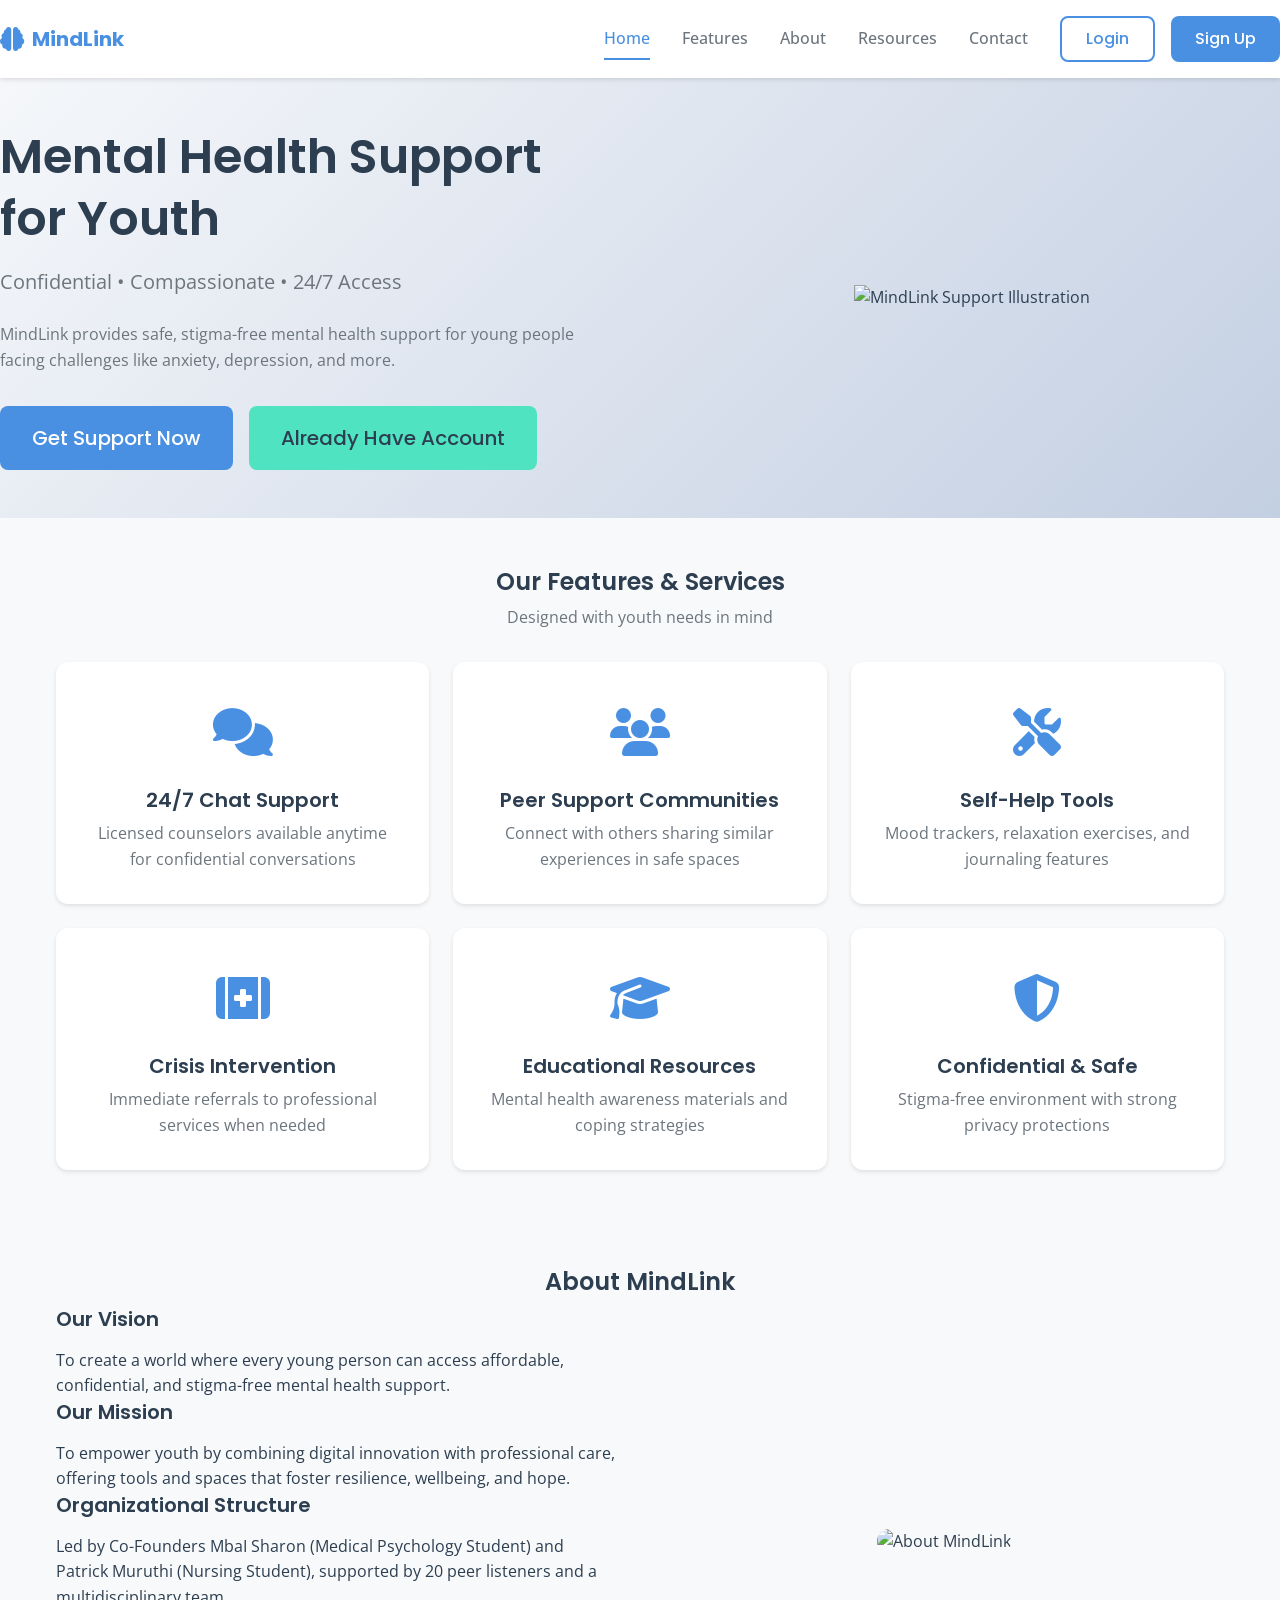
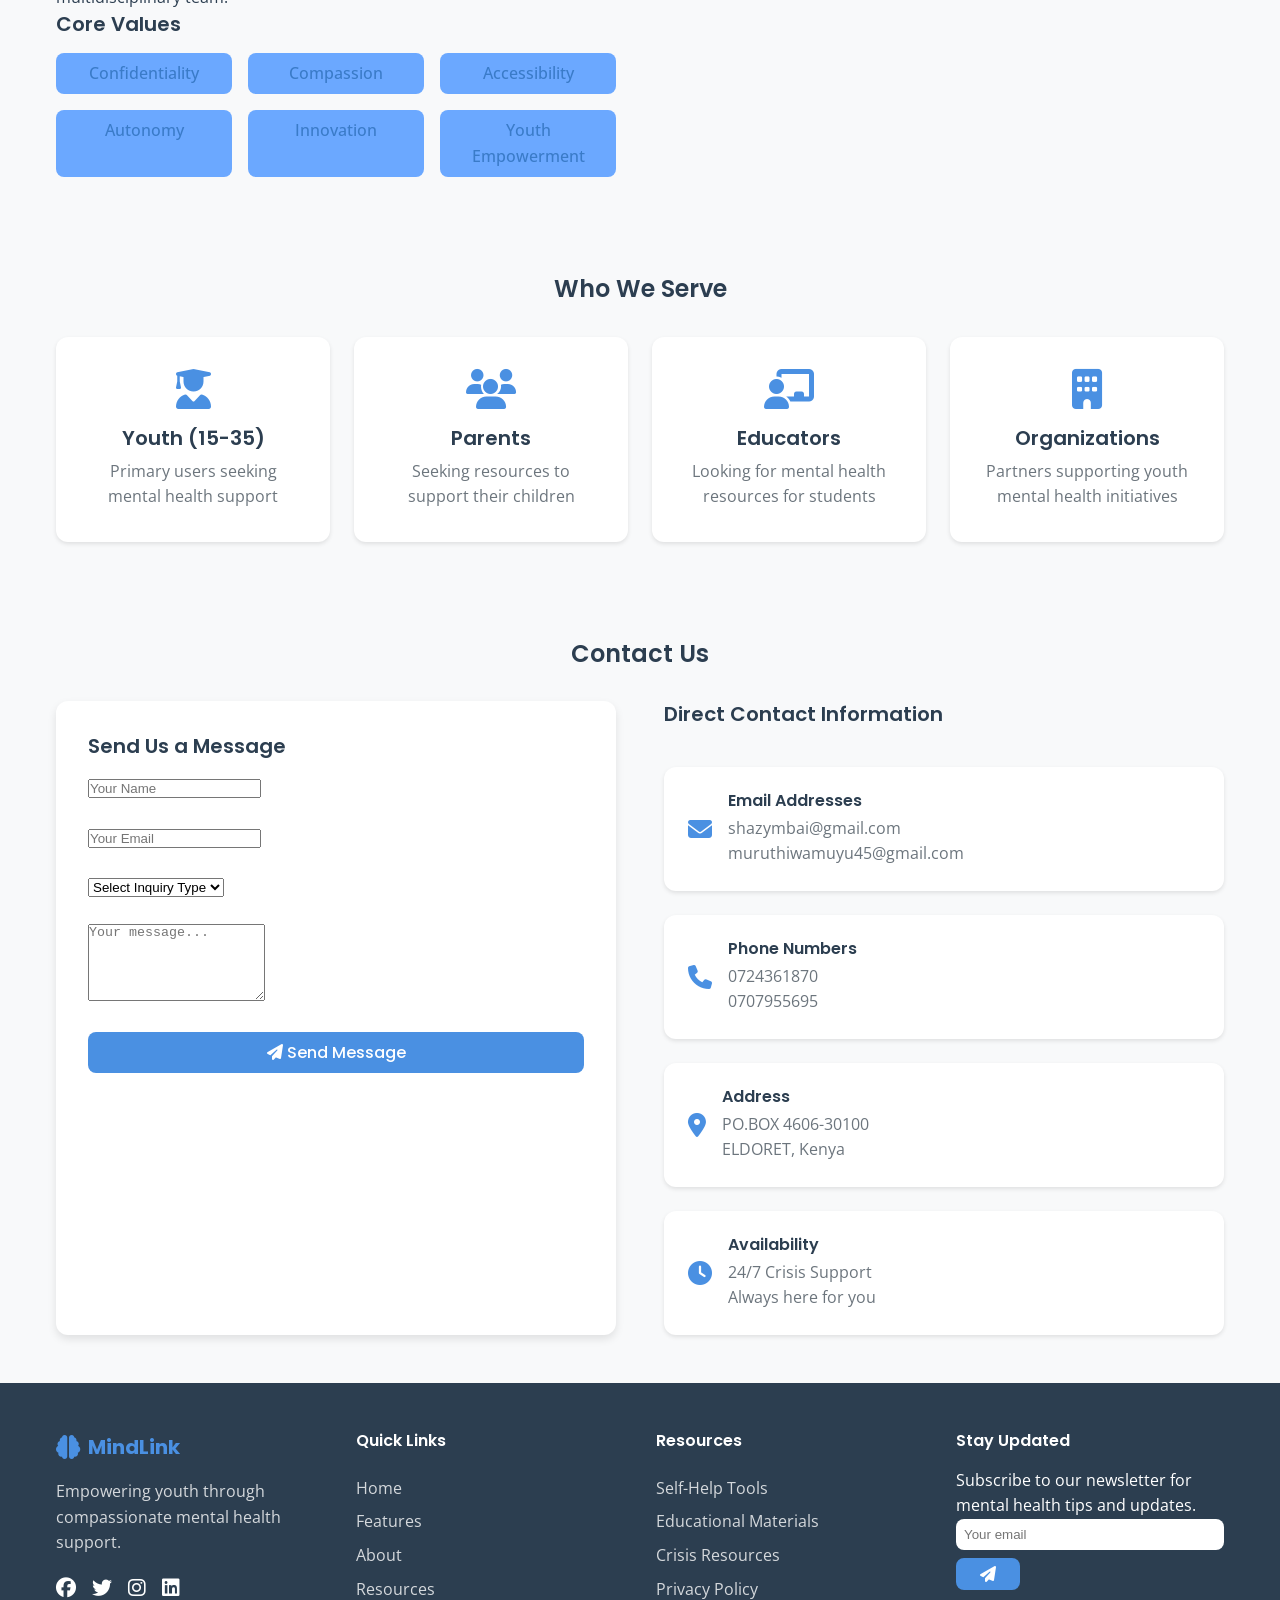
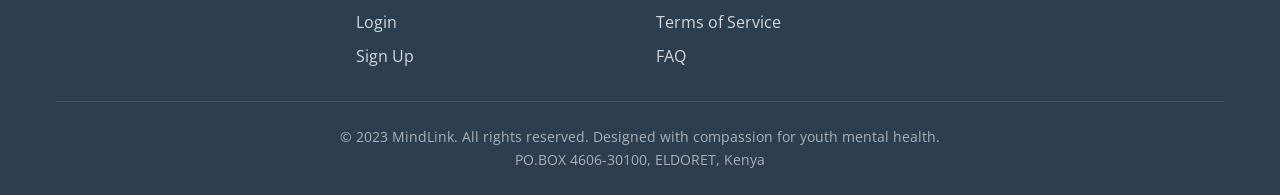
==== index.html @ 37f5befc "shell" ====
<!-- index.html -->
<!DOCTYPE html>
<html lang="en">
<head>
    <meta charset="UTF-8">
    <meta name="viewport" content="width=device-width, initial-scale=1.0">
    <title>MindLink - Mental Health Support for Youth</title>
    <link rel="stylesheet" href="css/main.css">
    <link rel="stylesheet" href="https://cdnjs.cloudflare.com/ajax/libs/font-awesome/6.4.0/css/all.min.css">
    <link rel="preconnect" href="https://fonts.googleapis.com">
    <link rel="preconnect" href="https://fonts.gstatic.com" crossorigin>
    <link href="https://fonts.googleapis.com/css2?family=Poppins:wght@300;400;500;600;700&family=Open+Sans:wght@400;500;600&display=swap" rel="stylesheet">
</head>
<body>
    <!-- Navigation -->
    <nav class="navbar">
        <div class="nav-container">
            <a href="index.html" class="logo">
                <i class="fas fa-brain"></i>
                <span>MindLink</span>
            </a>
            <div class="nav-menu" id="navMenu">
                <a href="index.html" class="nav-link active">Home</a>
                <a href="#features" class="nav-link">Features</a>
                <a href="#about" class="nav-link">About</a>
                <a href="#resources" class="nav-link">Resources</a>
                <a href="#contact" class="nav-link">Contact</a>
                <div class="auth-buttons">
                    <a href="login.html" class="btn btn-outline">Login</a>
                    <a href="signup.html" class="btn btn-primary">Sign Up</a>
                </div>
            </div>
            <button class="menu-toggle" id="menuToggle">
                <i class="fas fa-bars"></i>
            </button>
        </div>
    </nav>

    <!-- Hero Section -->
    <section class="hero">
        <div class="hero-container">
            <div class="hero-content">
                <h1 class="hero-title">Mental Health Support for Youth</h1>
                <p class="hero-subtitle">Confidential • Compassionate • 24/7 Access</p>
                <p class="hero-description">MindLink provides safe, stigma-free mental health support for young people facing challenges like anxiety, depression, and more.</p>
                <div class="hero-buttons">
                    <a href="signup.html" class="btn btn-primary btn-lg">Get Support Now</a>
                    <a href="login.html" class="btn btn-secondary btn-lg">Already Have Account</a>
                </div>
            </div>
            <div class="hero-image">
                <img src="assets/hero-illustration.svg" alt="MindLink Support Illustration">
            </div>
        </div>
    </section>

    <!-- Features Section -->
    <section class="features" id="features">
        <div class="container">
            <h2 class="section-title">Our Features & Services</h2>
            <p class="section-subtitle">Designed with youth needs in mind</p>
            
            <div class="features-grid">
                <div class="feature-card">
                    <div class="feature-icon">
                        <i class="fas fa-comments"></i>
                    </div>
                    <h3>24/7 Chat Support</h3>
                    <p>Licensed counselors available anytime for confidential conversations</p>
                </div>
                
                <div class="feature-card">
                    <div class="feature-icon">
                        <i class="fas fa-users"></i>
                    </div>
                    <h3>Peer Support Communities</h3>
                    <p>Connect with others sharing similar experiences in safe spaces</p>
                </div>
                
                <div class="feature-card">
                    <div class="feature-icon">
                        <i class="fas fa-tools"></i>
                    </div>
                    <h3>Self-Help Tools</h3>
                    <p>Mood trackers, relaxation exercises, and journaling features</p>
                </div>
                
                <div class="feature-card">
                    <div class="feature-icon">
                        <i class="fas fa-first-aid"></i>
                    </div>
                    <h3>Crisis Intervention</h3>
                    <p>Immediate referrals to professional services when needed</p>
                </div>
                
                <div class="feature-card">
                    <div class="feature-icon">
                        <i class="fas fa-graduation-cap"></i>
                    </div>
                    <h3>Educational Resources</h3>
                    <p>Mental health awareness materials and coping strategies</p>
                </div>
                
                <div class="feature-card">
                    <div class="feature-icon">
                        <i class="fas fa-shield-alt"></i>
                    </div>
                    <h3>Confidential & Safe</h3>
                    <p>Stigma-free environment with strong privacy protections</p>
                </div>
            </div>
        </div>
    </section>

    <!-- About Section -->
    <section class="about" id="about">
        <div class="container">
            <h2 class="section-title">About MindLink</h2>
            <div class="about-content">
                <div class="about-text">
                    <h3>Our Vision</h3>
                    <p>To create a world where every young person can access affordable, confidential, and stigma-free mental health support.</p>
                    
                    <h3>Our Mission</h3>
                    <p>To empower youth by combining digital innovation with professional care, offering tools and spaces that foster resilience, wellbeing, and hope.</p>
                    
                    <h3>Organizational Structure</h3>
                    <p>Led by Co-Founders MbaI Sharon (Medical Psychology Student) and Patrick Muruthi (Nursing Student), supported by 20 peer listeners and a multidisciplinary team.</p>
                    
                    <h3>Core Values</h3>
                    <div class="values-grid">
                        <span class="value-tag">Confidentiality</span>
                        <span class="value-tag">Compassion</span>
                        <span class="value-tag">Accessibility</span>
                        <span class="value-tag">Autonomy</span>
                        <span class="value-tag">Innovation</span>
                        <span class="value-tag">Youth Empowerment</span>
                    </div>
                </div>
                <div class="about-image">
                    <img src="assets/about-illustration.svg" alt="About MindLink">
                </div>
            </div>
        </div>
    </section>

    <!-- Target Users -->
    <section class="users">
        <div class="container">
            <h2 class="section-title">Who We Serve</h2>
            <div class="users-grid">
                <div class="user-card">
                    <i class="fas fa-user-graduate"></i>
                    <h3>Youth (15-35)</h3>
                    <p>Primary users seeking mental health support</p>
                </div>
                <div class="user-card">
                    <i class="fas fa-users"></i>
                    <h3>Parents</h3>
                    <p>Seeking resources to support their children</p>
                </div>
                <div class="user-card">
                    <i class="fas fa-chalkboard-teacher"></i>
                    <h3>Educators</h3>
                    <p>Looking for mental health resources for students</p>
                </div>
                <div class="user-card">
                    <i class="fas fa-building"></i>
                    <h3>Organizations</h3>
                    <p>Partners supporting youth mental health initiatives</p>
                </div>
            </div>
        </div>
    </section>

    <!-- Contact Section -->
    <section class="contact" id="contact">
        <div class="container">
            <h2 class="section-title">Contact Us</h2>
            
            <div class="contact-container">
                <div class="contact-form">
                    <h3>Send Us a Message</h3>
                    <form id="contactForm">
                        <div class="form-group">
                            <input type="text" id="contactName" placeholder="Your Name" required>
                        </div>
                        <div class="form-group">
                            <input type="email" id="contactEmail" placeholder="Your Email" required>
                        </div>
                        <div class="form-group">
                            <select id="contactType" required>
                                <option value="">Select Inquiry Type</option>
                                <option value="general">General Inquiry</option>
                                <option value="partnership">Partnership</option>
                                <option value="support">Technical Support</option>
                                <option value="crisis">Crisis Support</option>
                                <option value="feedback">Feedback</option>
                            </select>
                        </div>
                        <div class="form-group">
                            <textarea id="contactMessage" placeholder="Your message..." rows="5" required></textarea>
                        </div>
                        <button type="submit" class="btn btn-primary btn-block">
                            <i class="fas fa-paper-plane"></i> Send Message
                        </button>
                    </form>
                </div>
                
                <div class="contact-info">
                    <h3>Direct Contact Information</h3>
                    <div class="info-card">
                        <i class="fas fa-envelope"></i>
                        <div>
                            <h4>Email Addresses</h4>
                            <p>shazymbai@gmail.com</p>
                            <p>muruthiwamuyu45@gmail.com</p>
                        </div>
                    </div>
                    
                    <div class="info-card">
                        <i class="fas fa-phone"></i>
                        <div>
                            <h4>Phone Numbers</h4>
                            <p>0724361870</p>
                            <p>0707955695</p>
                        </div>
                    </div>
                    
                    <div class="info-card">
                        <i class="fas fa-map-marker-alt"></i>
                        <div>
                            <h4>Address</h4>
                            <p>PO.BOX 4606-30100</p>
                            <p>ELDORET, Kenya</p>
                        </div>
                    </div>
                    
                    <div class="info-card">
                        <i class="fas fa-clock"></i>
                        <div>
                            <h4>Availability</h4>
                            <p>24/7 Crisis Support</p>
                            <p>Always here for you</p>
                        </div>
                    </div>
                </div>
            </div>
        </div>
    </section>

    <!-- Footer -->
    <footer class="footer">
        <div class="container">
            <div class="footer-content">
                <div class="footer-brand">
                    <a href="index.html" class="logo">
                        <i class="fas fa-brain"></i>
                        <span>MindLink</span>
                    </a>
                    <p>Empowering youth through compassionate mental health support.</p>
                    <div class="social-links">
                        <a href="#"><i class="fab fa-facebook"></i></a>
                        <a href="#"><i class="fab fa-twitter"></i></a>
                        <a href="#"><i class="fab fa-instagram"></i></a>
                        <a href="#"><i class="fab fa-linkedin"></i></a>
                    </div>
                </div>
                
                <div class="footer-links">
                    <h4>Quick Links</h4>
                    <a href="index.html">Home</a>
                    <a href="#features">Features</a>
                    <a href="#about">About</a>
                    <a href="#resources">Resources</a>
                    <a href="login.html">Login</a>
                    <a href="signup.html">Sign Up</a>
                </div>
                
                <div class="footer-links">
                    <h4>Resources</h4>
                    <a href="#">Self-Help Tools</a>
                    <a href="#">Educational Materials</a>
                    <a href="#">Crisis Resources</a>
                    <a href="#">Privacy Policy</a>
                    <a href="#">Terms of Service</a>
                    <a href="#">FAQ</a>
                </div>
                
                <div class="footer-newsletter">
                    <h4>Stay Updated</h4>
                    <p>Subscribe to our newsletter for mental health tips and updates.</p>
                    <form id="newsletterForm">
                        <input type="email" placeholder="Your email" required>
                        <button type="submit" class="btn btn-primary">
                            <i class="fas fa-paper-plane"></i>
                        </button>
                    </form>
                </div>
            </div>
            
            <div class="footer-bottom">
                <p>&copy; 2023 MindLink. All rights reserved. Designed with compassion for youth mental health.</p>
                <p>PO.BOX 4606-30100, ELDORET, Kenya</p>
            </div>
        </div>
    </footer>

    <script src="js/main.js"></script>
    <script src="js/auth.js"></script>
</body>
</html>
---- css/main.css ----
/* css/main.css */
:root {
    /* Color Scheme */
    --primary: #4A90E2;
    --primary-dark: #3A7BC8;
    --primary-light: #6BA8FF;
    --secondary: #50E3C2;
    --secondary-dark: #3BC6A6;
    --accent: #F5A623;
    --emergency: #D0021B;
    --emergency-dark: #B00015;
    --safe: #7ED321;
    --warning: #F8E71C;
    
    /* Neutrals */
    --background: #F8F9FA;
    --surface: #FFFFFF;
    --border: #E1E4E8;
    --text-primary: #2C3E50;
    --text-secondary: #6C757D;
    --text-muted: #95A5A6;
    
    /* Status Colors */
    --success: #27AE60;
    --error: #E74C3C;
    --info: #3498DB;
    --warning: #F39C12;
    
    /* Spacing */
    --spacing-xs: 0.25rem;
    --spacing-sm: 0.5rem;
    --spacing-md: 1rem;
    --spacing-lg: 1.5rem;
    --spacing-xl: 2rem;
    --spacing-xxl: 3rem;
    
    /* Typography */
    --font-primary: 'Poppins', sans-serif;
    --font-secondary: 'Open Sans', sans-serif;
    --font-size-xs: 0.75rem;
    --font-size-sm: 0.875rem;
    --font-size-md: 1rem;
    --font-size-lg: 1.25rem;
    --font-size-xl: 1.5rem;
    --font-size-xxl: 2rem;
    
    /* Borders */
    --border-radius-sm: 4px;
    --border-radius-md: 8px;
    --border-radius-lg: 12px;
    --border-radius-xl: 16px;
    --border-radius-round: 50%;
    
    /* Shadows */
    --shadow-sm: 0 2px 4px rgba(0,0,0,0.1);
    --shadow-md: 0 4px 8px rgba(0,0,0,0.1);
    --shadow-lg: 0 8px 16px rgba(0,0,0,0.1);
    --shadow-xl: 0 12px 24px rgba(0,0,0,0.1);
    
    /* Transitions */
    --transition-fast: 0.2s ease;
    --transition-medium: 0.3s ease;
    --transition-slow: 0.5s ease;
}

/* Reset & Base Styles */
* {
    margin: 0;
    padding: 0;
    box-sizing: border-box;
}

body {
    font-family: var(--font-secondary);
    font-size: var(--font-size-md);
    line-height: 1.6;
    color: var(--text-primary);
    background-color: var(--background);
}

h1, h2, h3, h4, h5, h6 {
    font-family: var(--font-primary);
    font-weight: 600;
    line-height: 1.3;
    margin-bottom: var(--spacing-md);
}

h1 { font-size: var(--font-size-xxl); }
h2 { font-size: var(--font-size-xl); }
h3 { font-size: var(--font-size-lg); }
h4 { font-size: var(--font-size-md); }

a {
    color: var(--primary);
    text-decoration: none;
    transition: color var(--transition-fast);
}

a:hover {
    color: var(--primary-dark);
}

.container {
    width: 100%;
    max-width: 1200px;
    margin: 0 auto;
    padding: 0 var(--spacing-md);
}

section {
    padding: var(--spacing-xxl) 0;
}

.section-title {
    text-align: center;
    margin-bottom: var(--spacing-sm);
    color: var(--text-primary);
}

.section-subtitle {
    text-align: center;
    color: var(--text-secondary);
    margin-bottom: var(--spacing-xl);
    max-width: 600px;
    margin-left: auto;
    margin-right: auto;
}

/* Button Styles */
.btn {
    display: inline-flex;
    align-items: center;
    justify-content: center;
    gap: var(--spacing-sm);
    padding: var(--spacing-sm) var(--spacing-lg);
    border: none;
    border-radius: var(--border-radius-md);
    font-family: var(--font-primary);
    font-weight: 500;
    font-size: var(--font-size-md);
    cursor: pointer;
    transition: all var(--transition-fast);
    text-decoration: none;
    white-space: nowrap;
}

.btn-primary {
    background-color: var(--primary);
    color: white;
}

.btn-primary:hover {
    background-color: var(--primary-dark);
    color: white;
    transform: translateY(-1px);
    box-shadow: var(--shadow-md);
}

.btn-secondary {
    background-color: var(--secondary);
    color: var(--text-primary);
}

.btn-secondary:hover {
    background-color: var(--secondary-dark);
    transform: translateY(-1px);
    box-shadow: var(--shadow-md);
}

.btn-outline {
    background-color: transparent;
    border: 2px solid var(--primary);
    color: var(--primary);
}

.btn-outline:hover {
    background-color: var(--primary);
    color: white;
}

.btn-emergency {
    background-color: var(--emergency);
    color: white;
}

.btn-emergency:hover {
    background-color: var(--emergency-dark);
    color: white;
}

.btn-lg {
    padding: var(--spacing-md) var(--spacing-xl);
    font-size: var(--font-size-lg);
}

.btn-block {
    display: block;
    width: 100%;
}

.btn-text {
    background: none;
    border: none;
    color: var(--primary);
    cursor: pointer;
    font-family: inherit;
    font-size: inherit;
}

.btn-text:hover {
    color: var(--primary-dark);
    text-decoration: underline;
}

/* Form Styles */
.form-group {
    margin-bottom: var(--spacing-lg);
}

.form-group label {
    display: block;
    margin-bottom: var(--spacing-sm);
    font-weight: 500;
    color: var(--text-primary);
}

.input-with-icon {
    position: relative;
}

.input-with-icon i {
    position: absolute;
    left: var(--spacing-md);
    top: 50%;
    transform: translateY(-50%);
    color: var(--text-muted);
}

.input-with-icon input,
.input-with-icon select,
.input-with-icon textarea {
    width: 100%;
    padding: var(--spacing-md) var(--spacing-md) var(--spacing-md) calc(var(--spacing-md) * 2 + 1rem);
    border: 1px solid var(--border);
    border-radius: var(--border-radius-md);
    font-family: var(--font-secondary);
    font-size: var(--font-size-md);
    transition: border-color var(--transition-fast);
}

.input-with-icon input:focus,
.input-with-icon select:focus,
.input-with-icon textarea:focus {
    outline: none;
    border-color: var(--primary);
    box-shadow: 0 0 0 3px rgba(74, 144, 226, 0.1);
}

.toggle-password {
    position: absolute;
    right: var(--spacing-md);
    top: 50%;
    transform: translateY(-50%);
    background: none;
    border: none;
    color: var(--text-muted);
    cursor: pointer;
}

.checkbox {
    display: flex;
    align-items: center;
    gap: var(--spacing-sm);
    cursor: pointer;
}

.checkbox input[type="checkbox"] {
    width: 18px;
    height: 18px;
    accent-color: var(--primary);
}

/* Navigation */
.navbar {
    background-color: var(--surface);
    box-shadow: var(--shadow-sm);
    position: sticky;
    top: 0;
    z-index: 1000;
}

.nav-container {
    display: flex;
    justify-content: space-between;
    align-items: center;
    padding: var(--spacing-md) 0;
}

.logo {
    display: flex;
    align-items: center;
    gap: var(--spacing-sm);
    font-family: var(--font-primary);
    font-weight: 700;
    font-size: var(--font-size-lg);
    color: var(--primary);
}

.logo i {
    font-size: var(--font-size-xl);
}

.nav-menu {
    display: flex;
    align-items: center;
    gap: var(--spacing-xl);
}

.nav-link {
    color: var(--text-secondary);
    font-weight: 500;
    padding: var(--spacing-sm) 0;
    position: relative;
}

.nav-link:hover,
.nav-link.active {
    color: var(--primary);
}

.nav-link.active::after {
    content: '';
    position: absolute;
    bottom: 0;
    left: 0;
    width: 100%;
    height: 2px;
    background-color: var(--primary);
}

.auth-buttons {
    display: flex;
    gap: var(--spacing-md);
}

.menu-toggle {
    display: none;
    background: none;
    border: none;
    font-size: var(--font-size-lg);
    color: var(--text-primary);
    cursor: pointer;
}

/* Hero Section */
.hero {
    background: linear-gradient(135deg, #f5f7fa 0%, #c3cfe2 100%);
    padding: var(--spacing-xxl) 0;
}

.hero-container {
    display: flex;
    align-items: center;
    gap: var(--spacing-xxl);
}

.hero-content {
    flex: 1;
}

.hero-title {
    font-size: 3rem;
    margin-bottom: var(--spacing-md);
    color: var(--text-primary);
}

.hero-subtitle {
    font-size: var(--font-size-lg);
    color: var(--text-secondary);
    margin-bottom: var(--spacing-lg);
}

.hero-description {
    font-size: var(--font-size-md);
    color: var(--text-secondary);
    margin-bottom: var(--spacing-xl);
    max-width: 600px;
}

.hero-buttons {
    display: flex;
    gap: var(--spacing-md);
    flex-wrap: wrap;
}

.hero-image {
    flex: 1;
    text-align: center;
}

.hero-image img {
    max-width: 100%;
    height: auto;
}

/* Features Section */
.features-grid {
    display: grid;
    grid-template-columns: repeat(auto-fit, minmax(300px, 1fr));
    gap: var(--spacing-lg);
    margin-top: var(--spacing-xl);
}

.feature-card {
    background-color: var(--surface);
    padding: var(--spacing-xl);
    border-radius: var(--border-radius-lg);
    box-shadow: var(--shadow-sm);
    transition: transform var(--transition-medium), box-shadow var(--transition-medium);
    text-align: center;
}

.feature-card:hover {
    transform: translateY(-5px);
    box-shadow: var(--shadow-lg);
}

.feature-icon {
    font-size: 3rem;
    color: var(--primary);
    margin-bottom: var(--spacing-md);
}

.feature-card h3 {
    margin-bottom: var(--spacing-sm);
}

.feature-card p {
    color: var(--text-secondary);
}

/* About Section */
.about-content {
    display: flex;
    gap: var(--spacing-xxl);
    align-items: center;
}

.about-text {
    flex: 1;
}

.about-image {
    flex: 1;
    text-align: center;
}

.about-image img {
    max-width: 100%;
    height: auto;
    border-radius: var(--border-radius-lg);
}

.values-grid {
    display: grid;
    grid-template-columns: repeat(auto-fit, minmax(150px, 1fr));
    gap: var(--spacing-md);
    margin-top: var(--spacing-md);
}

.value-tag {
    background-color: var(--primary-light);
    color: var(--primary-dark);
    padding: var(--spacing-sm) var(--spacing-md);
    border-radius: var(--border-radius-md);
    text-align: center;
    font-weight: 500;
}

/* Users Section */
.users-grid {
    display: grid;
    grid-template-columns: repeat(auto-fit, minmax(250px, 1fr));
    gap: var(--spacing-lg);
    margin-top: var(--spacing-xl);
}

.user-card {
    background-color: var(--surface);
    padding: var(--spacing-xl);
    border-radius: var(--border-radius-lg);
    text-align: center;
    box-shadow: var(--shadow-sm);
    transition: transform var(--transition-medium);
}

.user-card:hover {
    transform: translateY(-3px);
}

.user-card i {
    font-size: 2.5rem;
    color: var(--primary);
    margin-bottom: var(--spacing-md);
}

.user-card h3 {
    margin-bottom: var(--spacing-sm);
}

.user-card p {
    color: var(--text-secondary);
}

/* Contact Section */
.contact-container {
    display: grid;
    grid-template-columns: 1fr 1fr;
    gap: var(--spacing-xxl);
    margin-top: var(--spacing-xl);
}

.contact-form {
    background-color: var(--surface);
    padding: var(--spacing-xl);
    border-radius: var(--border-radius-lg);
    box-shadow: var(--shadow-md);
}

.contact-info {
    display: flex;
    flex-direction: column;
    gap: var(--spacing-lg);
}

.info-card {
    display: flex;
    align-items: center;
    gap: var(--spacing-md);
    padding: var(--spacing-lg);
    background-color: var(--surface);
    border-radius: var(--border-radius-lg);
    box-shadow: var(--shadow-sm);
}

.info-card i {
    font-size: 1.5rem;
    color: var(--primary);
}

.info-card h4 {
    margin-bottom: var(--spacing-xs);
}

.info-card p {
    color: var(--text-secondary);
}

/* Footer */
.footer {
    background-color: var(--text-primary);
    color: white;
    padding: var(--spacing-xxl) 0 var(--spacing-lg);
}

.footer-content {
    display: grid;
    grid-template-columns: repeat(auto-fit, minmax(200px, 1fr));
    gap: var(--spacing-xl);
    margin-bottom: var(--spacing-xl);
}

.footer-brand p {
    color: rgba(255, 255, 255, 0.8);
    margin: var(--spacing-md) 0;
}

.social-links {
    display: flex;
    gap: var(--spacing-md);
    margin-top: var(--spacing-md);
}

.social-links a {
    color: white;
    font-size: 1.25rem;
    transition: color var(--transition-fast);
}

.social-links a:hover {
    color: var(--primary-light);
}

.footer-links {
    display: flex;
    flex-direction: column;
    gap: var(--spacing-sm);
}

.footer-links h4 {
    color: white;
    margin-bottom: var(--spacing-md);
}

.footer-links a {
    color: rgba(255, 255, 255, 0.8);
}

.footer-links a:hover {
    color: white;
}

.footer-newsletter input {
    width: 100%;
    padding: var(--spacing-sm);
    border: none;
    border-radius: var(--border-radius-md);
    margin-bottom: var(--spacing-sm);
}

.footer-bottom {
    text-align: center;
    padding-top: var(--spacing-lg);
    border-top: 1px solid rgba(255, 255, 255, 0.1);
    color: rgba(255, 255, 255, 0.6);
    font-size: var(--font-size-sm);
}

/* Responsive Design */
@media (max-width: 768px) {
    .menu-toggle {
        display: block;
    }
    
    .nav-menu {
        position: fixed;
        top: 70px;
        left: 0;
        right: 0;
        background-color: var(--surface);
        flex-direction: column;
        padding: var(--spacing-lg);
        box-shadow: var(--shadow-lg);
        transform: translateY(-100%);
        opacity: 0;
        visibility: hidden;
        transition: all var(--transition-medium);
    }
    
    .nav-menu.active {
        transform: translateY(0);
        opacity: 1;
        visibility: visible;
    }
    
    .hero-container {
        flex-direction: column;
        text-align: center;
    }
    
    .hero-title {
        font-size: 2.5rem;
    }
    
    .hero-buttons {
        justify-content: center;
    }
    
    .about-content {
        flex-direction: column;
    }
    
    .contact-container {
        grid-template-columns: 1fr;
    }
    
    .features-grid,
    .users-grid {
        grid-template-columns: 1fr;
    }
    
    .footer-content {
        grid-template-columns: 1fr;
        text-align: center;
    }
    
    .social-links {
        justify-content: center;
    }
    
    .values-grid {
        grid-template-columns: repeat(2, 1fr);
    }
}

@media (min-width: 769px) and (max-width: 1024px) {
    .hero-title {
        font-size: 2.5rem;
    }
    
    .features-grid {
        grid-template-columns: repeat(2, 1fr);
    }
    
    .users-grid {
        grid-template-columns: repeat(2, 1fr);
    }
}

/* Accessibility */
@media (prefers-reduced-motion: reduce) {
    * {
        animation-duration: 0.01ms !important;
        animation-iteration-count: 1 !important;
        transition-duration: 0.01ms !important;
    }
}

.sr-only {
    position: absolute;
    width: 1px;
    height: 1px;
    padding: 0;
    margin: -1px;
    overflow: hidden;
    clip: rect(0, 0, 0, 0);
    white-space: nowrap;
    border: 0;
}

/* Focus Styles */
:focus-visible {
    outline: 2px solid var(--primary);
    outline-offset: 2px;
}

/* High Contrast Mode */
@media (prefers-contrast: high) {
    :root {
        --primary: #0047AB;
        --text-primary: #000000;
        --border: #000000;
    }
}

/* Dark Mode Support */
@media (prefers-color-scheme: dark) {
    :root {
        --background: #1a1a1a;
        --surface: #2d2d2d;
        --text-primary: #ffffff;
        --text-secondary: #cccccc;
        --border: #404040;
    }
    
    .feature-card,
    .user-card,
    .contact-form,
    .info-card {
        background-color: var(--surface);
    }
}
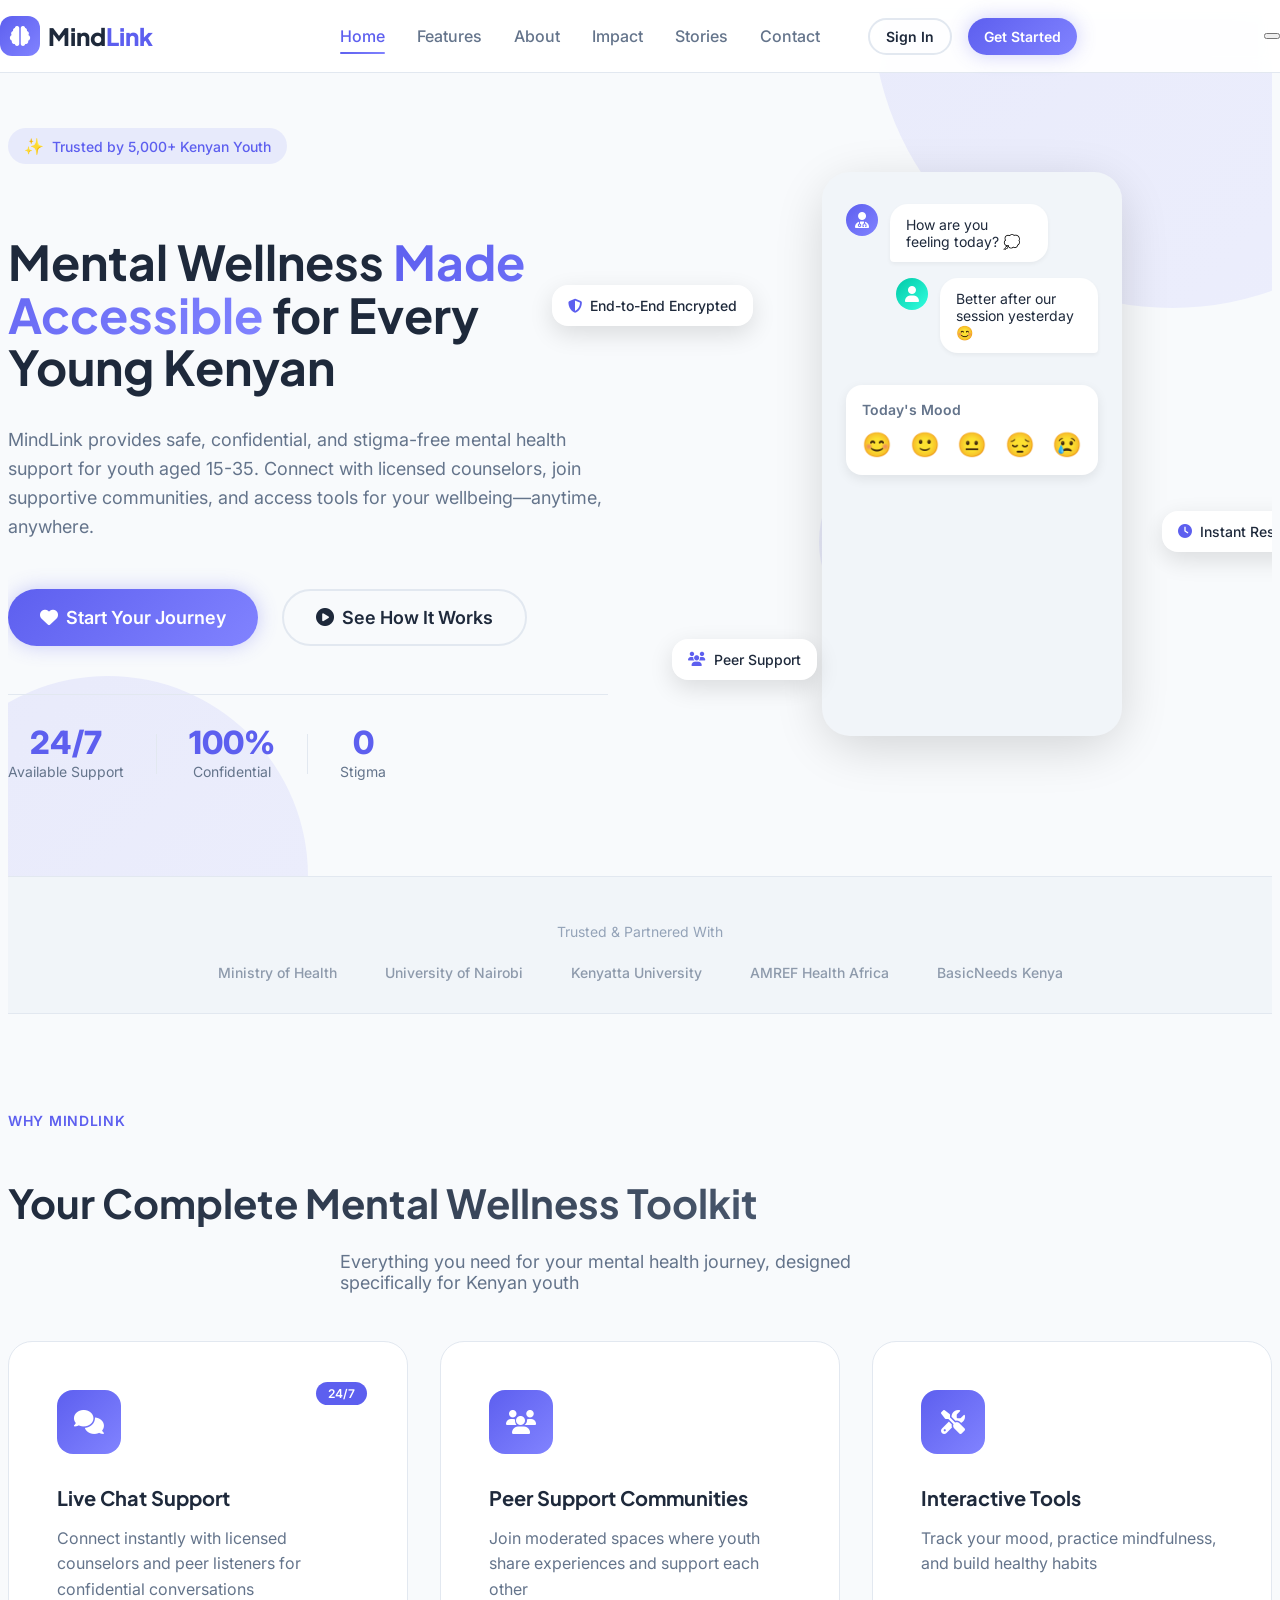
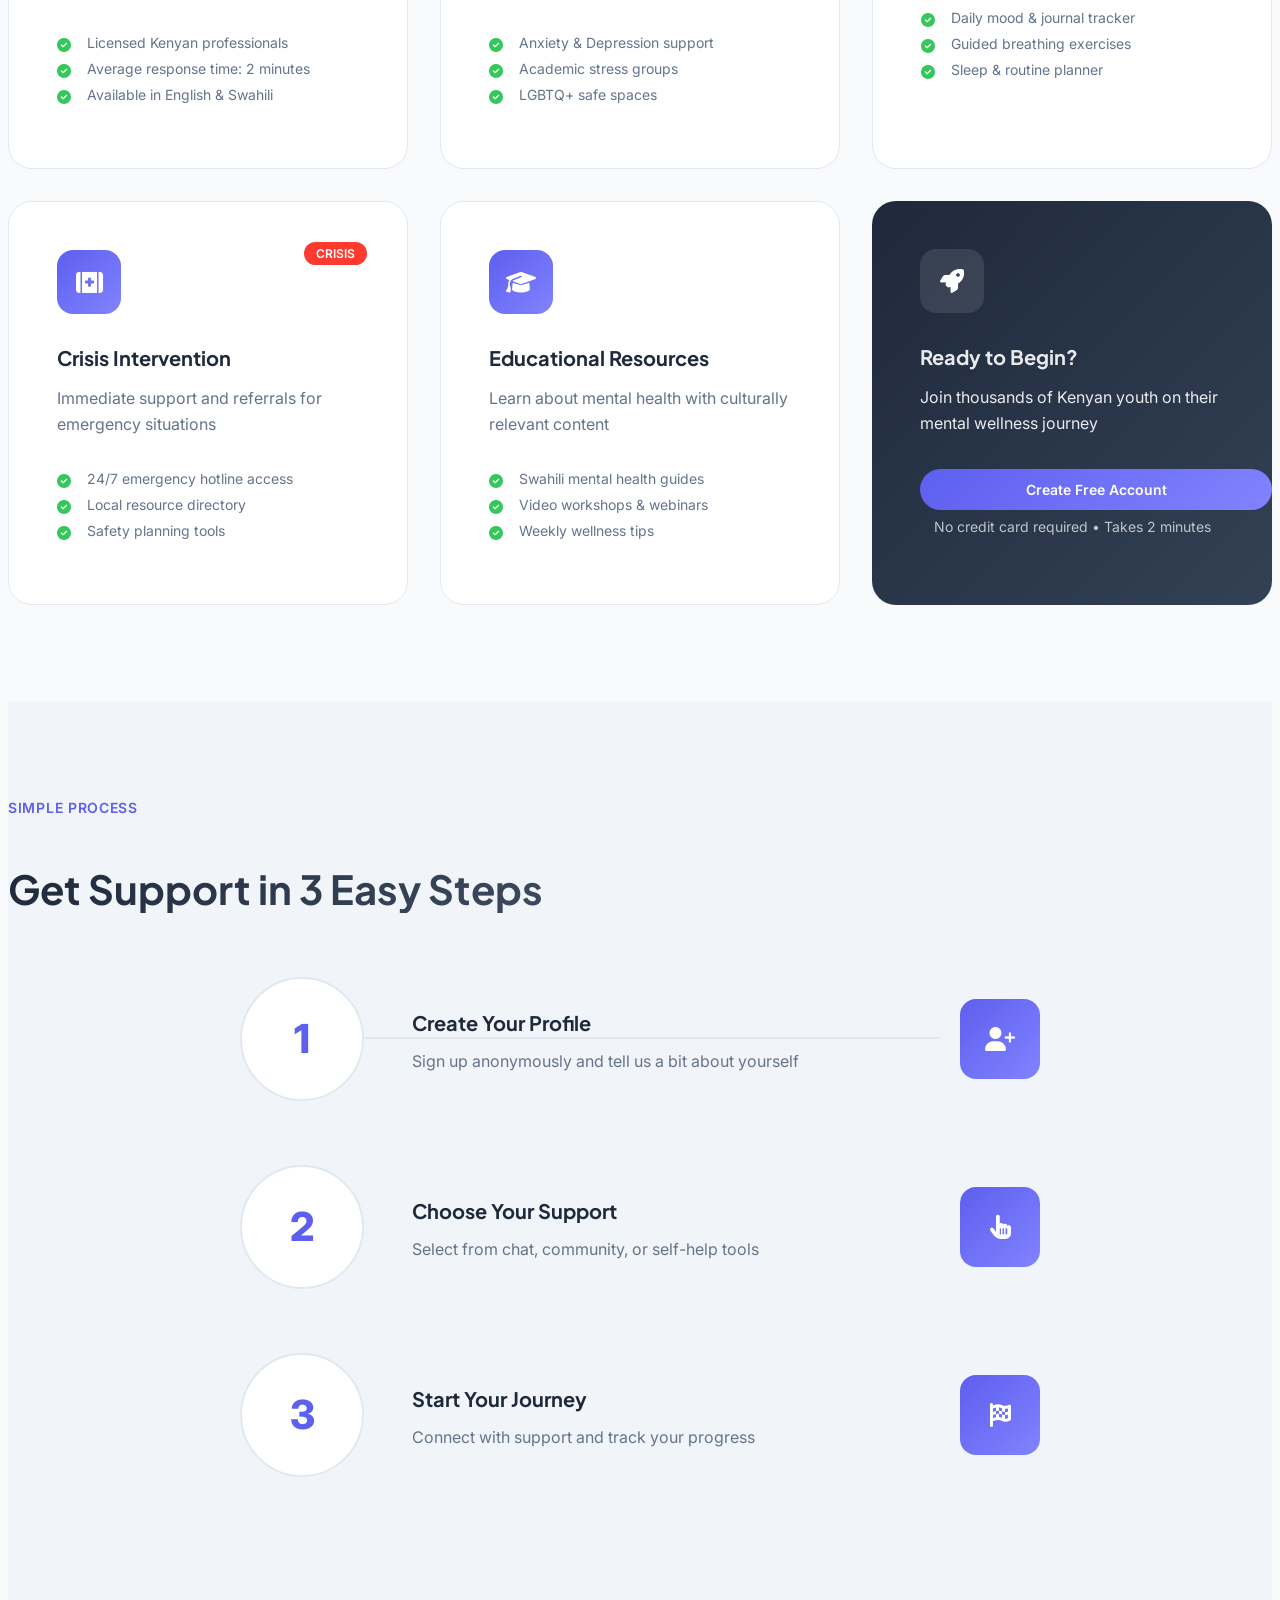
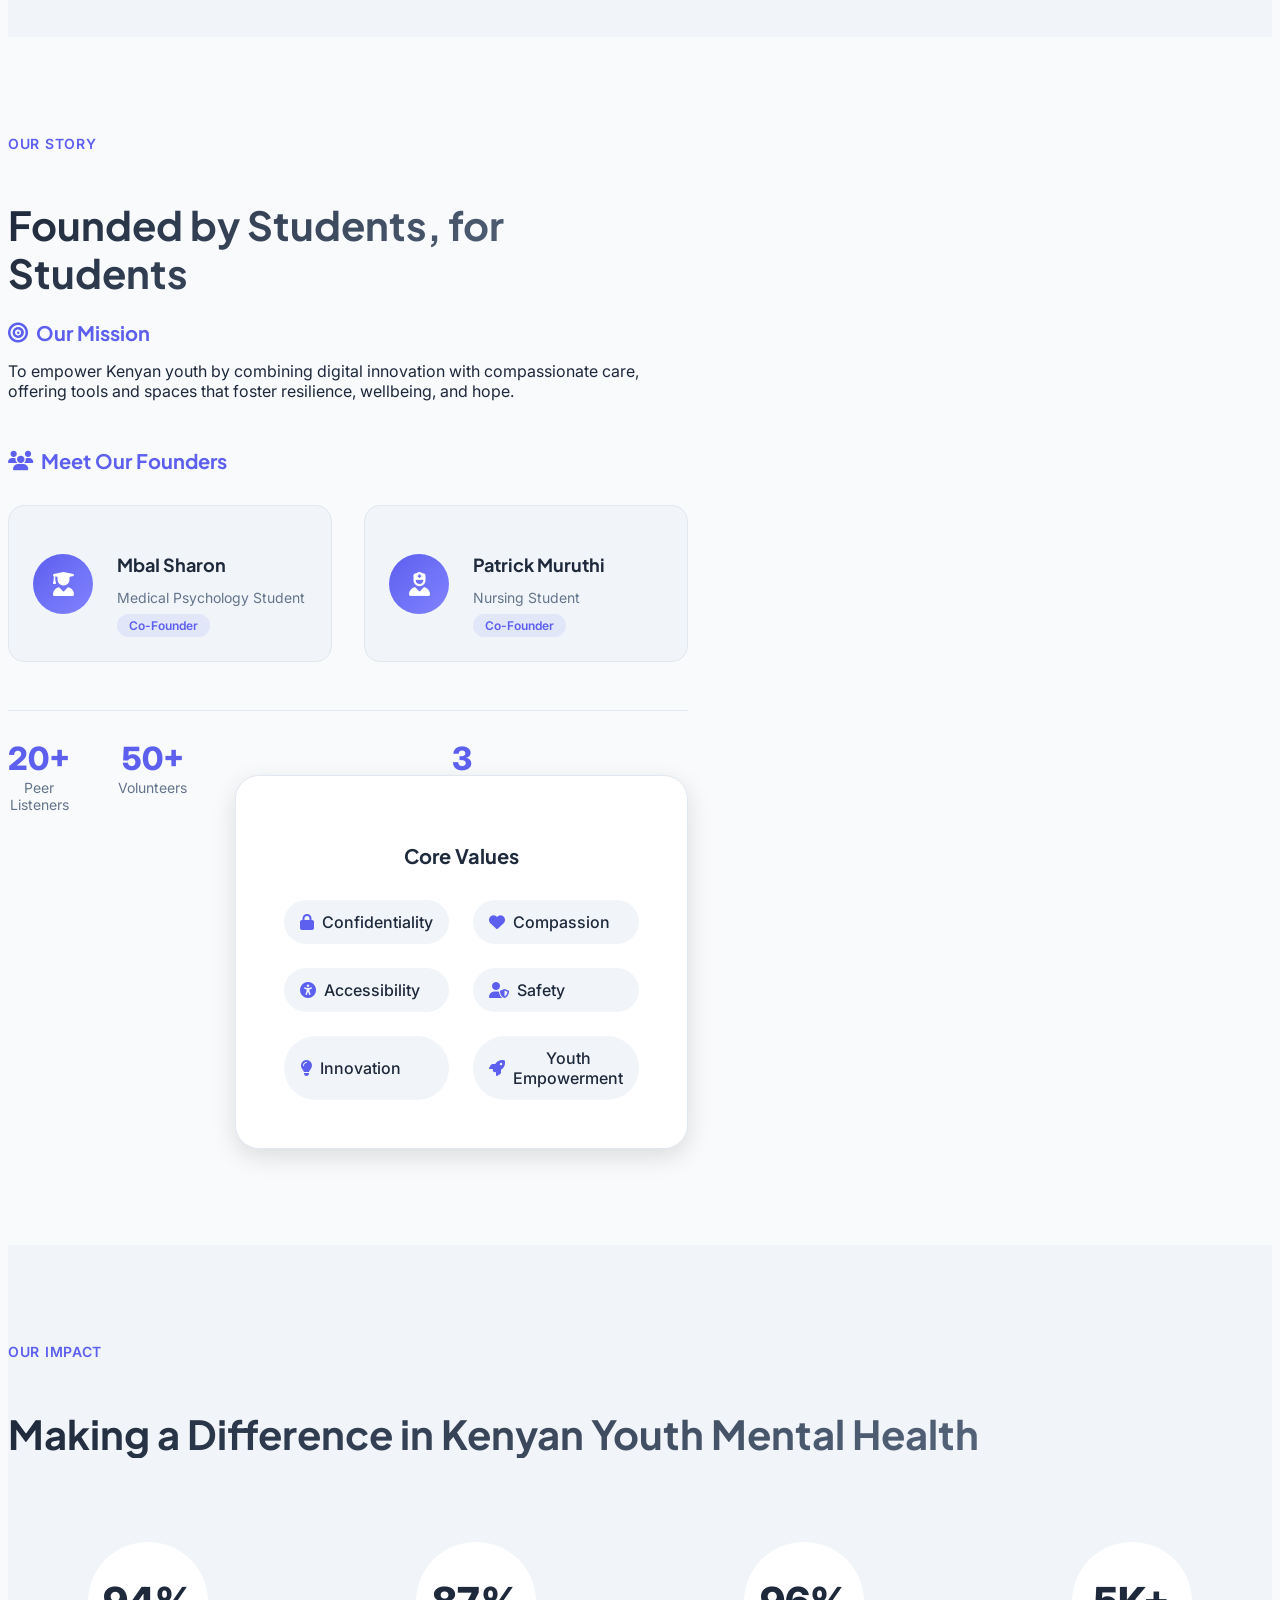
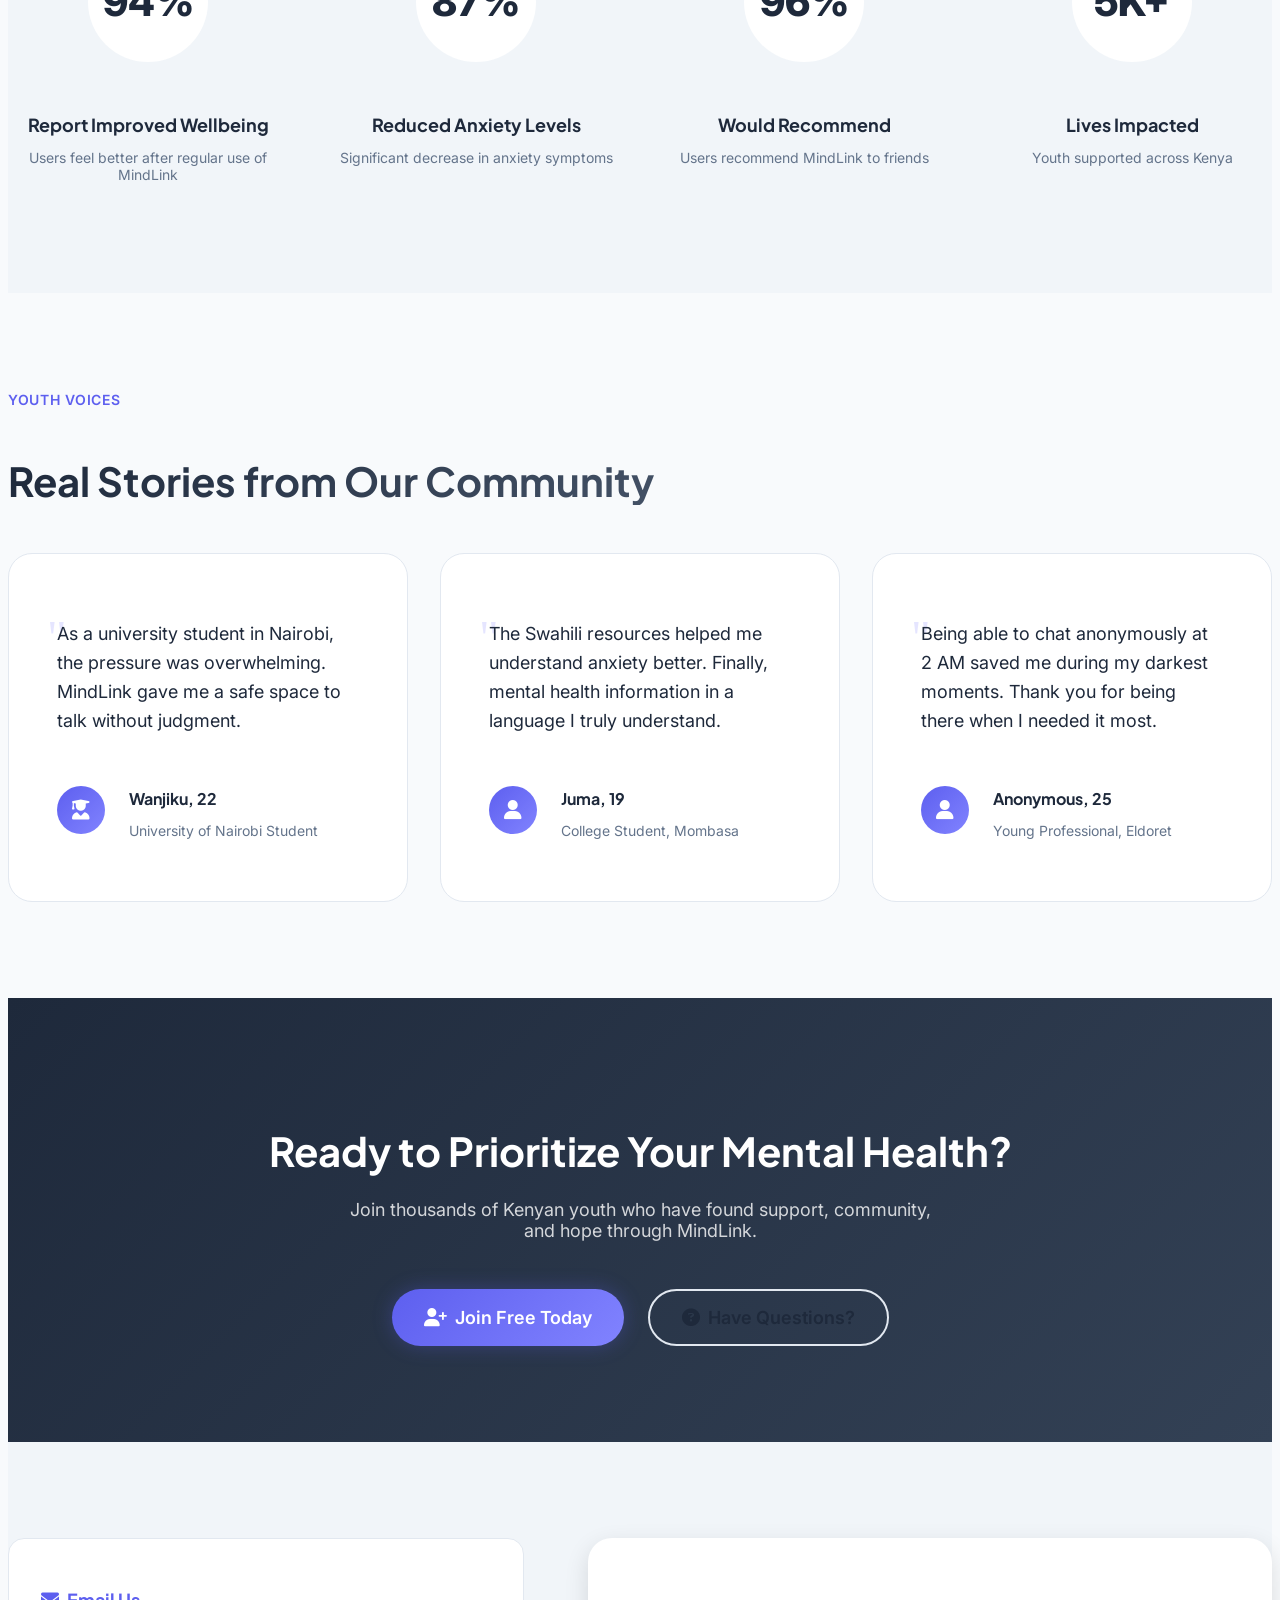
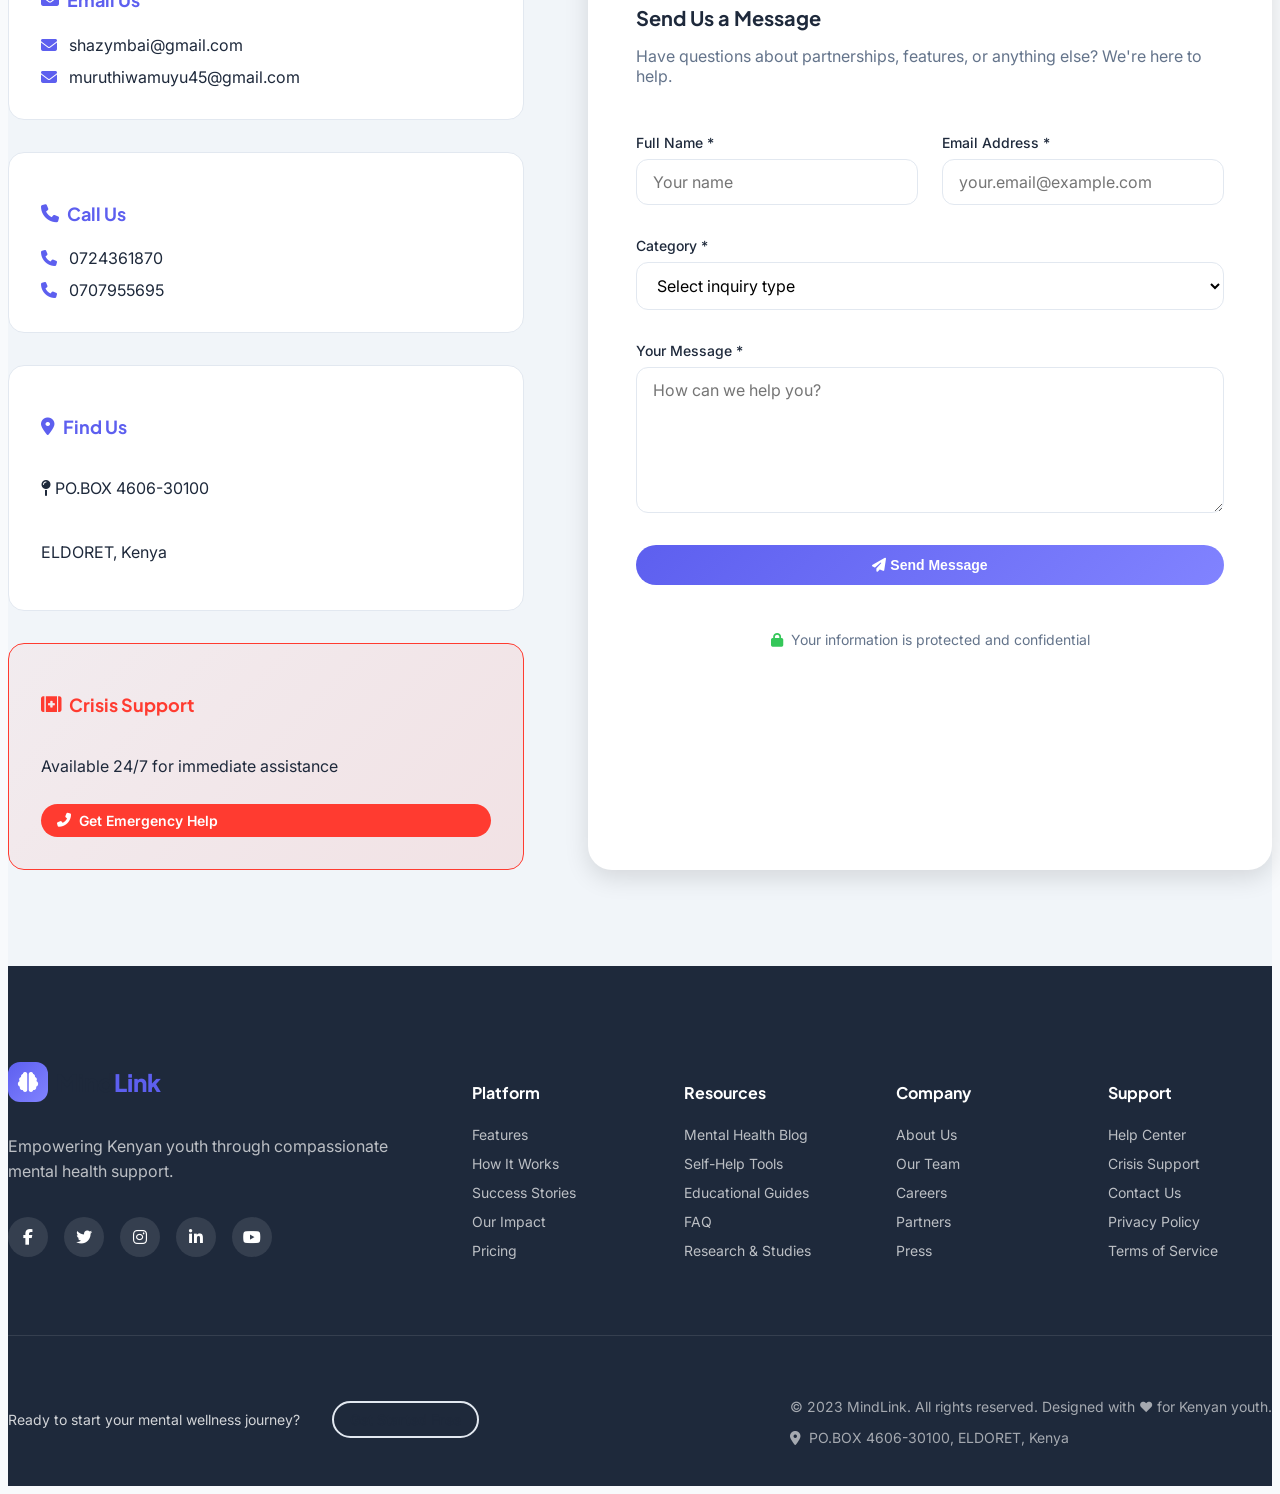
==== commit 7201a221: "finn" ====
--- a/index.html
+++ b/index.html
@@ -1,312 +1,760 @@
-<!-- index.html -->
+<!-- index.html - IMPROVED DESIGN -->
 <!DOCTYPE html>
 <html lang="en">
 <head>
     <meta charset="UTF-8">
     <meta name="viewport" content="width=device-width, initial-scale=1.0">
-    <title>MindLink - Mental Health Support for Youth</title>
-    <link rel="stylesheet" href="css/main.css">
+    <title>MindLink - Mental Wellness for Kenyan Youth</title>
+    <link rel="stylesheet" href="css/index.css">
     <link rel="stylesheet" href="https://cdnjs.cloudflare.com/ajax/libs/font-awesome/6.4.0/css/all.min.css">
     <link rel="preconnect" href="https://fonts.googleapis.com">
     <link rel="preconnect" href="https://fonts.gstatic.com" crossorigin>
-    <link href="https://fonts.googleapis.com/css2?family=Poppins:wght@300;400;500;600;700&family=Open+Sans:wght@400;500;600&display=swap" rel="stylesheet">
+    <link href="https://fonts.googleapis.com/css2?family=Plus+Jakarta+Sans:wght@300;400;500;600;700;800&family=Inter:wght@300;400;500;600&display=swap" rel="stylesheet">
+    <link rel="stylesheet" href="https://cdnjs.cloudflare.com/ajax/libs/animate.css/4.1.1/animate.min.css">
 </head>
 <body>
-    <!-- Navigation -->
+    <!-- Navigation - Modern Design -->
     <nav class="navbar">
-        <div class="nav-container">
+        <div class="container nav-container">
             <a href="index.html" class="logo">
-                <i class="fas fa-brain"></i>
-                <span>MindLink</span>
+                <div class="logo-icon">
+                    <i class="fas fa-brain"></i>
+                </div>
+                <span class="logo-text">Mind<span class="logo-highlight">Link</span></span>
             </a>
+            
             <div class="nav-menu" id="navMenu">
-                <a href="index.html" class="nav-link active">Home</a>
-                <a href="#features" class="nav-link">Features</a>
-                <a href="#about" class="nav-link">About</a>
-                <a href="#resources" class="nav-link">Resources</a>
-                <a href="#contact" class="nav-link">Contact</a>
-                <div class="auth-buttons">
-                    <a href="login.html" class="btn btn-outline">Login</a>
-                    <a href="signup.html" class="btn btn-primary">Sign Up</a>
-                </div>
-            </div>
-            <button class="menu-toggle" id="menuToggle">
-                <i class="fas fa-bars"></i>
+                <div class="nav-links">
+                    <a href="#home" class="nav-link active">Home</a>
+                    <a href="#features" class="nav-link">Features</a>
+                    <a href="#about" class="nav-link">About</a>
+                    <a href="#impact" class="nav-link">Impact</a>
+                    <a href="#testimonials" class="nav-link">Stories</a>
+                    <a href="#contact" class="nav-link">Contact</a>
+                </div>
+                
+                <div class="nav-actions">
+                    <a href="login.html" class="btn btn-outline btn-sm">Sign In</a>
+                    <a href="signup.html" class="btn btn-primary btn-sm btn-glow">Get Started</a>
+                </div>
+            </div>
+            
+            <button class="menu-toggle" id="menuToggle" aria-label="Toggle navigation">
+                <span class="menu-bar"></span>
+                <span class="menu-bar"></span>
+                <span class="menu-bar"></span>
             </button>
         </div>
     </nav>
 
-    <!-- Hero Section -->
-    <section class="hero">
-        <div class="hero-container">
-            <div class="hero-content">
-                <h1 class="hero-title">Mental Health Support for Youth</h1>
-                <p class="hero-subtitle">Confidential • Compassionate • 24/7 Access</p>
-                <p class="hero-description">MindLink provides safe, stigma-free mental health support for young people facing challenges like anxiety, depression, and more.</p>
-                <div class="hero-buttons">
-                    <a href="signup.html" class="btn btn-primary btn-lg">Get Support Now</a>
-                    <a href="login.html" class="btn btn-secondary btn-lg">Already Have Account</a>
-                </div>
-            </div>
-            <div class="hero-image">
-                <img src="assets/hero-illustration.svg" alt="MindLink Support Illustration">
-            </div>
-        </div>
-    </section>
-
-    <!-- Features Section -->
+    <!-- Hero Section - Redesigned -->
+    <section class="hero" id="home">
+        <div class="hero-background">
+            <div class="hero-shape hero-shape-1"></div>
+            <div class="hero-shape hero-shape-2"></div>
+            <div class="hero-shape hero-shape-3"></div>
+        </div>
+        
+        <div class="container hero-container">
+            <div class="hero-content animate__animated animate__fadeInUp">
+                <div class="hero-badge">
+                    <span class="badge-icon">✨</span>
+                    <span>Trusted by 5,000+ Kenyan Youth</span>
+                </div>
+                
+                <h1 class="hero-title">
+                    Mental Wellness 
+                    <span class="gradient-text">Made Accessible</span>
+                    for Every Young Kenyan
+                </h1>
+                
+                <p class="hero-description">
+                    MindLink provides safe, confidential, and stigma-free mental health support 
+                    for youth aged 15-35. Connect with licensed counselors, join supportive communities, 
+                    and access tools for your wellbeing—anytime, anywhere.
+                </p>
+                
+                <div class="hero-cta">
+                    <a href="signup.html" class="btn btn-primary btn-lg btn-glow">
+                        <i class="fas fa-heart"></i> Start Your Journey
+                    </a>
+                    <a href="#features" class="btn btn-outline btn-lg">
+                        <i class="fas fa-play-circle"></i> See How It Works
+                    </a>
+                </div>
+                
+                <div class="hero-stats">
+                    <div class="stat">
+                        <div class="stat-number">24/7</div>
+                        <div class="stat-label">Available Support</div>
+                    </div>
+                    <div class="stat-divider"></div>
+                    <div class="stat">
+                        <div class="stat-number">100%</div>
+                        <div class="stat-label">Confidential</div>
+                    </div>
+                    <div class="stat-divider"></div>
+                    <div class="stat">
+                        <div class="stat-number">0</div>
+                        <div class="stat-label">Stigma</div>
+                    </div>
+                </div>
+            </div>
+            
+            <div class="hero-visual">
+                <div class="phone-mockup">
+                    <div class="phone-screen">
+                        <div class="screen-content">
+                            <div class="chat-bubble chat-left">
+                                <div class="chat-avatar">
+                                    <i class="fas fa-user-md"></i>
+                                </div>
+                                <div class="chat-message">
+                                    How are you feeling today? 💭
+                                </div>
+                            </div>
+                            <div class="chat-bubble chat-right">
+                                <div class="chat-message">
+                                    Better after our session yesterday 😊
+                                </div>
+                                <div class="chat-avatar">
+                                    <i class="fas fa-user"></i>
+                                </div>
+                            </div>
+                            <div class="mood-tracker">
+                                <div class="mood-title">Today's Mood</div>
+                                <div class="mood-emojis">
+                                    <span>😊</span>
+                                    <span>🙂</span>
+                                    <span>😐</span>
+                                    <span>😔</span>
+                                    <span>😢</span>
+                                </div>
+                            </div>
+                        </div>
+                    </div>
+                    <div class="phone-frame"></div>
+                </div>
+                
+                <div class="floating-card card-1">
+                    <i class="fas fa-shield-alt"></i>
+                    <span>End-to-End Encrypted</span>
+                </div>
+                <div class="floating-card card-2">
+                    <i class="fas fa-clock"></i>
+                    <span>Instant Response</span>
+                </div>
+                <div class="floating-card card-3">
+                    <i class="fas fa-users"></i>
+                    <span>Peer Support</span>
+                </div>
+            </div>
+        </div>
+    </section>
+
+    <!-- Trust Bar -->
+    <section class="trust-bar">
+        <div class="container">
+            <p class="trust-label">Trusted & Partnered With</p>
+            <div class="trust-logos">
+                <div class="trust-logo">Ministry of Health</div>
+                <div class="trust-logo">University of Nairobi</div>
+                <div class="trust-logo">Kenyatta University</div>
+                <div class="trust-logo">AMREF Health Africa</div>
+                <div class="trust-logo">BasicNeeds Kenya</div>
+            </div>
+        </div>
+    </section>
+
+    <!-- Features Section - Card Grid -->
     <section class="features" id="features">
         <div class="container">
-            <h2 class="section-title">Our Features & Services</h2>
-            <p class="section-subtitle">Designed with youth needs in mind</p>
+            <div class="section-header">
+                <span class="section-label">Why MindLink</span>
+                <h2 class="section-title">Your Complete Mental Wellness Toolkit</h2>
+                <p class="section-description">
+                    Everything you need for your mental health journey, designed specifically for Kenyan youth
+                </p>
+            </div>
             
             <div class="features-grid">
-                <div class="feature-card">
-                    <div class="feature-icon">
-                        <i class="fas fa-comments"></i>
-                    </div>
-                    <h3>24/7 Chat Support</h3>
-                    <p>Licensed counselors available anytime for confidential conversations</p>
-                </div>
-                
-                <div class="feature-card">
-                    <div class="feature-icon">
-                        <i class="fas fa-users"></i>
-                    </div>
-                    <h3>Peer Support Communities</h3>
-                    <p>Connect with others sharing similar experiences in safe spaces</p>
-                </div>
-                
-                <div class="feature-card">
-                    <div class="feature-icon">
-                        <i class="fas fa-tools"></i>
-                    </div>
-                    <h3>Self-Help Tools</h3>
-                    <p>Mood trackers, relaxation exercises, and journaling features</p>
-                </div>
-                
-                <div class="feature-card">
-                    <div class="feature-icon">
-                        <i class="fas fa-first-aid"></i>
-                    </div>
-                    <h3>Crisis Intervention</h3>
-                    <p>Immediate referrals to professional services when needed</p>
-                </div>
-                
-                <div class="feature-card">
-                    <div class="feature-icon">
-                        <i class="fas fa-graduation-cap"></i>
-                    </div>
-                    <h3>Educational Resources</h3>
-                    <p>Mental health awareness materials and coping strategies</p>
-                </div>
-                
-                <div class="feature-card">
-                    <div class="feature-icon">
-                        <i class="fas fa-shield-alt"></i>
-                    </div>
-                    <h3>Confidential & Safe</h3>
-                    <p>Stigma-free environment with strong privacy protections</p>
-                </div>
-            </div>
-        </div>
-    </section>
-
-    <!-- About Section -->
+                <div class="feature-card card-hover">
+                    <div class="feature-icon-wrapper">
+                        <div class="feature-icon">
+                            <i class="fas fa-comments"></i>
+                        </div>
+                        <div class="feature-badge">24/7</div>
+                    </div>
+                    <h3 class="feature-title">Live Chat Support</h3>
+                    <p class="feature-description">
+                        Connect instantly with licensed counselors and peer listeners for confidential conversations
+                    </p>
+                    <ul class="feature-list">
+                        <li><i class="fas fa-check-circle"></i> Licensed Kenyan professionals</li>
+                        <li><i class="fas fa-check-circle"></i> Average response time: 2 minutes</li>
+                        <li><i class="fas fa-check-circle"></i> Available in English & Swahili</li>
+                    </ul>
+                </div>
+                
+                <div class="feature-card card-hover">
+                    <div class="feature-icon-wrapper">
+                        <div class="feature-icon">
+                            <i class="fas fa-users"></i>
+                        </div>
+                    </div>
+                    <h3 class="feature-title">Peer Support Communities</h3>
+                    <p class="feature-description">
+                        Join moderated spaces where youth share experiences and support each other
+                    </p>
+                    <ul class="feature-list">
+                        <li><i class="fas fa-check-circle"></i> Anxiety & Depression support</li>
+                        <li><i class="fas fa-check-circle"></i> Academic stress groups</li>
+                        <li><i class="fas fa-check-circle"></i> LGBTQ+ safe spaces</li>
+                    </ul>
+                </div>
+                
+                <div class="feature-card card-hover">
+                    <div class="feature-icon-wrapper">
+                        <div class="feature-icon">
+                            <i class="fas fa-tools"></i>
+                        </div>
+                    </div>
+                    <h3 class="feature-title">Interactive Tools</h3>
+                    <p class="feature-description">
+                        Track your mood, practice mindfulness, and build healthy habits
+                    </p>
+                    <ul class="feature-list">
+                        <li><i class="fas fa-check-circle"></i> Daily mood & journal tracker</li>
+                        <li><i class="fas fa-check-circle"></i> Guided breathing exercises</li>
+                        <li><i class="fas fa-check-circle"></i> Sleep & routine planner</li>
+                    </ul>
+                </div>
+                
+                <div class="feature-card card-hover">
+                    <div class="feature-icon-wrapper">
+                        <div class="feature-icon">
+                            <i class="fas fa-first-aid"></i>
+                        </div>
+                        <div class="feature-badge emergency">CRISIS</div>
+                    </div>
+                    <h3 class="feature-title">Crisis Intervention</h3>
+                    <p class="feature-description">
+                        Immediate support and referrals for emergency situations
+                    </p>
+                    <ul class="feature-list">
+                        <li><i class="fas fa-check-circle"></i> 24/7 emergency hotline access</li>
+                        <li><i class="fas fa-check-circle"></i> Local resource directory</li>
+                        <li><i class="fas fa-check-circle"></i> Safety planning tools</li>
+                    </ul>
+                </div>
+                
+                <div class="feature-card card-hover">
+                    <div class="feature-icon-wrapper">
+                        <div class="feature-icon">
+                            <i class="fas fa-graduation-cap"></i>
+                        </div>
+                    </div>
+                    <h3 class="feature-title">Educational Resources</h3>
+                    <p class="feature-description">
+                        Learn about mental health with culturally relevant content
+                    </p>
+                    <ul class="feature-list">
+                        <li><i class="fas fa-check-circle"></i> Swahili mental health guides</li>
+                        <li><i class="fas fa-check-circle"></i> Video workshops & webinars</li>
+                        <li><i class="fas fa-check-circle"></i> Weekly wellness tips</li>
+                    </ul>
+                </div>
+                
+                <div class="feature-card card-hover cta-card">
+                    <div class="feature-icon-wrapper">
+                        <div class="feature-icon">
+                            <i class="fas fa-rocket"></i>
+                        </div>
+                    </div>
+                    <h3 class="feature-title">Ready to Begin?</h3>
+                    <p class="feature-description">
+                        Join thousands of Kenyan youth on their mental wellness journey
+                    </p>
+                    <div class="feature-cta">
+                        <a href="signup.html" class="btn btn-primary btn-block">
+                            Create Free Account
+                        </a>
+                        <p class="cta-note">No credit card required • Takes 2 minutes</p>
+                    </div>
+                </div>
+            </div>
+        </div>
+    </section>
+
+    <!-- How It Works -->
+    <section class="how-it-works">
+        <div class="container">
+            <div class="section-header">
+                <span class="section-label">Simple Process</span>
+                <h2 class="section-title">Get Support in 3 Easy Steps</h2>
+            </div>
+            
+            <div class="steps-container">
+                <div class="step-line"></div>
+                
+                <div class="step">
+                    <div class="step-number">1</div>
+                    <div class="step-content">
+                        <h3>Create Your Profile</h3>
+                        <p>Sign up anonymously and tell us a bit about yourself</p>
+                    </div>
+                    <div class="step-icon">
+                        <i class="fas fa-user-plus"></i>
+                    </div>
+                </div>
+                
+                <div class="step">
+                    <div class="step-number">2</div>
+                    <div class="step-content">
+                        <h3>Choose Your Support</h3>
+                        <p>Select from chat, community, or self-help tools</p>
+                    </div>
+                    <div class="step-icon">
+                        <i class="fas fa-hand-pointer"></i>
+                    </div>
+                </div>
+                
+                <div class="step">
+                    <div class="step-number">3</div>
+                    <div class="step-content">
+                        <h3>Start Your Journey</h3>
+                        <p>Connect with support and track your progress</p>
+                    </div>
+                    <div class="step-icon">
+                        <i class="fas fa-flag-checkered"></i>
+                    </div>
+                </div>
+            </div>
+        </div>
+    </section>
+
+    <!-- About Section - Redesigned -->
     <section class="about" id="about">
         <div class="container">
-            <h2 class="section-title">About MindLink</h2>
             <div class="about-content">
                 <div class="about-text">
-                    <h3>Our Vision</h3>
-                    <p>To create a world where every young person can access affordable, confidential, and stigma-free mental health support.</p>
-                    
-                    <h3>Our Mission</h3>
-                    <p>To empower youth by combining digital innovation with professional care, offering tools and spaces that foster resilience, wellbeing, and hope.</p>
-                    
-                    <h3>Organizational Structure</h3>
-                    <p>Led by Co-Founders MbaI Sharon (Medical Psychology Student) and Patrick Muruthi (Nursing Student), supported by 20 peer listeners and a multidisciplinary team.</p>
-                    
-                    <h3>Core Values</h3>
-                    <div class="values-grid">
-                        <span class="value-tag">Confidentiality</span>
-                        <span class="value-tag">Compassion</span>
-                        <span class="value-tag">Accessibility</span>
-                        <span class="value-tag">Autonomy</span>
-                        <span class="value-tag">Innovation</span>
-                        <span class="value-tag">Youth Empowerment</span>
-                    </div>
-                </div>
-                <div class="about-image">
-                    <img src="assets/about-illustration.svg" alt="About MindLink">
-                </div>
-            </div>
-        </div>
-    </section>
-
-    <!-- Target Users -->
-    <section class="users">
-        <div class="container">
-            <h2 class="section-title">Who We Serve</h2>
-            <div class="users-grid">
-                <div class="user-card">
-                    <i class="fas fa-user-graduate"></i>
-                    <h3>Youth (15-35)</h3>
-                    <p>Primary users seeking mental health support</p>
-                </div>
-                <div class="user-card">
-                    <i class="fas fa-users"></i>
-                    <h3>Parents</h3>
-                    <p>Seeking resources to support their children</p>
-                </div>
-                <div class="user-card">
-                    <i class="fas fa-chalkboard-teacher"></i>
-                    <h3>Educators</h3>
-                    <p>Looking for mental health resources for students</p>
-                </div>
-                <div class="user-card">
-                    <i class="fas fa-building"></i>
-                    <h3>Organizations</h3>
-                    <p>Partners supporting youth mental health initiatives</p>
-                </div>
-            </div>
-        </div>
-    </section>
-
-    <!-- Contact Section -->
+                    <span class="section-label">Our Story</span>
+                    <h2 class="section-title">Founded by Students, for Students</h2>
+                    
+                    <div class="about-mission">
+                        <h3><i class="fas fa-bullseye"></i> Our Mission</h3>
+                        <p>
+                            To empower Kenyan youth by combining digital innovation with compassionate care, 
+                            offering tools and spaces that foster resilience, wellbeing, and hope.
+                        </p>
+                    </div>
+                    
+                    <div class="founders-section">
+                        <h3><i class="fas fa-users"></i> Meet Our Founders</h3>
+                        <div class="founders-grid">
+                            <div class="founder-card">
+                                <div class="founder-avatar">
+                                    <i class="fas fa-user-graduate"></i>
+                                </div>
+                                <div class="founder-info">
+                                    <h4>MbaI Sharon</h4>
+                                    <p>Medical Psychology Student</p>
+                                    <span class="founder-badge">Co-Founder</span>
+                                </div>
+                            </div>
+                            <div class="founder-card">
+                                <div class="founder-avatar">
+                                    <i class="fas fa-user-nurse"></i>
+                                </div>
+                                <div class="founder-info">
+                                    <h4>Patrick Muruthi</h4>
+                                    <p>Nursing Student</p>
+                                    <span class="founder-badge">Co-Founder</span>
+                                </div>
+                            </div>
+                        </div>
+                    </div>
+                    
+                    <div class="team-stats">
+                        <div class="team-stat">
+                            <div class="stat-value">20+</div>
+                            <div class="stat-label">Peer Listeners</div>
+                        </div>
+                        <div class="team-stat">
+                            <div class="stat-value">50+</div>
+                            <div class="stat-label">Volunteers</div>
+                        </div>
+                        <div class="team-stat">
+                            <div class="stat-value">3</div>
+                            <div class="stat-label>Kenyan Counties</div>
+                        </div>
+                    </div>
+                </div>
+                
+                <div class="about-visual">
+                    <div class="visual-card">
+                        <div class="card-header">
+                            <h3>Core Values</h3>
+                        </div>
+                        <div class="values-grid">
+                            <div class="value-pill">
+                                <i class="fas fa-lock"></i>
+                                <span>Confidentiality</span>
+                            </div>
+                            <div class="value-pill">
+                                <i class="fas fa-heart"></i>
+                                <span>Compassion</span>
+                            </div>
+                            <div class="value-pill">
+                                <i class="fas fa-universal-access"></i>
+                                <span>Accessibility</span>
+                            </div>
+                            <div class="value-pill">
+                                <i class="fas fa-user-shield"></i>
+                                <span>Safety</span>
+                            </div>
+                            <div class="value-pill">
+                                <i class="fas fa-lightbulb"></i>
+                                <span>Innovation</span>
+                            </div>
+                            <div class="value-pill">
+                                <i class="fas fa-rocket"></i>
+                                <span>Youth Empowerment</span>
+                            </div>
+                        </div>
+                    </div>
+                </div>
+            </div>
+        </div>
+    </section>
+
+    <!-- Impact Section -->
+    <section class="impact" id="impact">
+        <div class="container">
+            <div class="section-header">
+                <span class="section-label">Our Impact</span>
+                <h2 class="section-title">Making a Difference in Kenyan Youth Mental Health</h2>
+            </div>
+            
+            <div class="impact-stats">
+                <div class="impact-stat">
+                    <div class="stat-circle">
+                        <div class="circle-progress" data-value="94"></div>
+                        <div class="circle-value">94%</div>
+                    </div>
+                    <h3>Report Improved Wellbeing</h3>
+                    <p>Users feel better after regular use of MindLink</p>
+                </div>
+                
+                <div class="impact-stat">
+                    <div class="stat-circle">
+                        <div class="circle-progress" data-value="87"></div>
+                        <div class="circle-value">87%</div>
+                    </div>
+                    <h3>Reduced Anxiety Levels</h3>
+                    <p>Significant decrease in anxiety symptoms</p>
+                </div>
+                
+                <div class="impact-stat">
+                    <div class="stat-circle">
+                        <div class="circle-progress" data-value="96"></div>
+                        <div class="circle-value">96%</div>
+                    </div>
+                    <h3>Would Recommend</h3>
+                    <p>Users recommend MindLink to friends</p>
+                </div>
+                
+                <div class="impact-stat">
+                    <div class="stat-circle">
+                        <div class="circle-progress" data-value="5k"></div>
+                        <div class="circle-value">5K+</div>
+                    </div>
+                    <h3>Lives Impacted</h3>
+                    <p>Youth supported across Kenya</p>
+                </div>
+            </div>
+        </div>
+    </section>
+
+    <!-- Testimonials -->
+    <section class="testimonials" id="testimonials">
+        <div class="container">
+            <div class="section-header">
+                <span class="section-label">Youth Voices</span>
+                <h2 class="section-title">Real Stories from Our Community</h2>
+            </div>
+            
+            <div class="testimonials-grid">
+                <div class="testimonial-card">
+                    <div class="testimonial-content">
+                        <div class="quote-icon">"</div>
+                        <p>
+                            As a university student in Nairobi, the pressure was overwhelming. 
+                            MindLink gave me a safe space to talk without judgment.
+                        </p>
+                    </div>
+                    <div class="testimonial-author">
+                        <div class="author-avatar">
+                            <i class="fas fa-user-graduate"></i>
+                        </div>
+                        <div class="author-info">
+                            <h4>Wanjiku, 22</h4>
+                            <p>University of Nairobi Student</p>
+                        </div>
+                    </div>
+                </div>
+                
+                <div class="testimonial-card">
+                    <div class="testimonial-content">
+                        <div class="quote-icon">"</div>
+                        <p>
+                            The Swahili resources helped me understand anxiety better. 
+                            Finally, mental health information in a language I truly understand.
+                        </p>
+                    </div>
+                    <div class="testimonial-author">
+                        <div class="author-avatar">
+                            <i class="fas fa-user"></i>
+                        </div>
+                        <div class="author-info">
+                            <h4>Juma, 19</h4>
+                            <p>College Student, Mombasa</p>
+                        </div>
+                    </div>
+                </div>
+                
+                <div class="testimonial-card">
+                    <div class="testimonial-content">
+                        <div class="quote-icon">"</div>
+                        <p>
+                            Being able to chat anonymously at 2 AM saved me during my darkest moments. 
+                            Thank you for being there when I needed it most.
+                        </p>
+                    </div>
+                    <div class="testimonial-author">
+                        <div class="author-avatar">
+                            <i class="fas fa-user"></i>
+                        </div>
+                        <div class="author-info">
+                            <h4>Anonymous, 25</h4>
+                            <p>Young Professional, Eldoret</p>
+                        </div>
+                    </div>
+                </div>
+            </div>
+        </div>
+    </section>
+
+    <!-- CTA Banner -->
+    <section class="cta-banner">
+        <div class="container">
+            <div class="cta-content">
+                <h2>Ready to Prioritize Your Mental Health?</h2>
+                <p>Join thousands of Kenyan youth who have found support, community, and hope through MindLink.</p>
+                <div class="cta-buttons">
+                    <a href="signup.html" class="btn btn-primary btn-lg btn-glow">
+                        <i class="fas fa-user-plus"></i> Join Free Today
+                    </a>
+                    <a href="#contact" class="btn btn-outline btn-lg">
+                        <i class="fas fa-question-circle"></i> Have Questions?
+                    </a>
+                </div>
+            </div>
+        </div>
+    </section>
+
+    <!-- Contact Section - Redesigned -->
     <section class="contact" id="contact">
         <div class="container">
-            <h2 class="section-title">Contact Us</h2>
-            
             <div class="contact-container">
-                <div class="contact-form">
-                    <h3>Send Us a Message</h3>
-                    <form id="contactForm">
+                <div class="contact-info">
+                    <div class="info-card">
+                        <h3><i class="fas fa-envelope"></i> Email Us</h3>
+                        <div class="info-content">
+                            <a href="mailto:shazymbai@gmail.com" class="contact-link">
+                                <i class="fas fa-envelope"></i> shazymbai@gmail.com
+                            </a>
+                            <a href="mailto:muruthiwamuyu45@gmail.com" class="contact-link">
+                                <i class="fas fa-envelope"></i> muruthiwamuyu45@gmail.com
+                            </a>
+                        </div>
+                    </div>
+                    
+                    <div class="info-card">
+                        <h3><i class="fas fa-phone"></i> Call Us</h3>
+                        <div class="info-content">
+                            <a href="tel:0724361870" class="contact-link">
+                                <i class="fas fa-phone"></i> 0724361870
+                            </a>
+                            <a href="tel:0707955695" class="contact-link">
+                                <i class="fas fa-phone"></i> 0707955695
+                            </a>
+                        </div>
+                    </div>
+                    
+                    <div class="info-card">
+                        <h3><i class="fas fa-map-marker-alt"></i> Find Us</h3>
+                        <div class="info-content">
+                            <p><i class="fas fa-map-pin"></i> PO.BOX 4606-30100</p>
+                            <p>ELDORET, Kenya</p>
+                        </div>
+                    </div>
+                    
+                    <div class="info-card emergency-card">
+                        <h3><i class="fas fa-first-aid"></i> Crisis Support</h3>
+                        <div class="info-content">
+                            <p>Available 24/7 for immediate assistance</p>
+                            <a href="crisis.html" class="btn btn-emergency btn-sm">
+                                <i class="fas fa-phone-alt"></i> Get Emergency Help
+                            </a>
+                        </div>
+                    </div>
+                </div>
+                
+                <div class="contact-form-wrapper">
+                    <div class="form-header">
+                        <h3>Send Us a Message</h3>
+                        <p>Have questions about partnerships, features, or anything else? We're here to help.</p>
+                    </div>
+                    
+                    <form id="contactForm" class="contact-form">
+                        <div class="form-row">
+                            <div class="form-group">
+                                <label for="name">Full Name *</label>
+                                <input type="text" id="name" name="name" required placeholder="Your name">
+                            </div>
+                            <div class="form-group">
+                                <label for="email">Email Address *</label>
+                                <input type="email" id="email" name="email" required placeholder="your.email@example.com">
+                            </div>
+                        </div>
+                        
                         <div class="form-group">
-                            <input type="text" id="contactName" placeholder="Your Name" required>
-                        </div>
+                            <label for="category">Category *</label>
+                            <select id="category" name="category" required>
+                                <option value="" disabled selected>Select inquiry type</option>
+                                <option value="general">General Inquiry</option>
+                                <option value="partnership">Partnership Opportunity</option>
+                                <option value="university">University Collaboration</option>
+                                <option value="crisis">Crisis Support</option>
+                                <option value="feedback">Feedback & Suggestions</option>
+                                <option value="technical">Technical Support</option>
+                            </select>
+                        </div>
+                        
                         <div class="form-group">
-                            <input type="email" id="contactEmail" placeholder="Your Email" required>
-                        </div>
-                        <div class="form-group">
-                            <select id="contactType" required>
-                                <option value="">Select Inquiry Type</option>
-                                <option value="general">General Inquiry</option>
-                                <option value="partnership">Partnership</option>
-                                <option value="support">Technical Support</option>
-                                <option value="crisis">Crisis Support</option>
-                                <option value="feedback">Feedback</option>
-                            </select>
-                        </div>
-                        <div class="form-group">
-                            <textarea id="contactMessage" placeholder="Your message..." rows="5" required></textarea>
-                        </div>
+                            <label for="message">Your Message *</label>
+                            <textarea id="message" name="message" rows="4" required 
+                                      placeholder="How can we help you?"></textarea>
+                        </div>
+                        
                         <button type="submit" class="btn btn-primary btn-block">
                             <i class="fas fa-paper-plane"></i> Send Message
                         </button>
+                        
+                        <p class="form-note">
+                            <i class="fas fa-lock"></i> Your information is protected and confidential
+                        </p>
                     </form>
                 </div>
-                
-                <div class="contact-info">
-                    <h3>Direct Contact Information</h3>
-                    <div class="info-card">
-                        <i class="fas fa-envelope"></i>
-                        <div>
-                            <h4>Email Addresses</h4>
-                            <p>shazymbai@gmail.com</p>
-                            <p>muruthiwamuyu45@gmail.com</p>
-                        </div>
-                    </div>
-                    
-                    <div class="info-card">
-                        <i class="fas fa-phone"></i>
-                        <div>
-                            <h4>Phone Numbers</h4>
-                            <p>0724361870</p>
-                            <p>0707955695</p>
-                        </div>
-                    </div>
-                    
-                    <div class="info-card">
-                        <i class="fas fa-map-marker-alt"></i>
-                        <div>
-                            <h4>Address</h4>
-                            <p>PO.BOX 4606-30100</p>
-                            <p>ELDORET, Kenya</p>
-                        </div>
-                    </div>
-                    
-                    <div class="info-card">
-                        <i class="fas fa-clock"></i>
-                        <div>
-                            <h4>Availability</h4>
-                            <p>24/7 Crisis Support</p>
-                            <p>Always here for you</p>
-                        </div>
-                    </div>
-                </div>
-            </div>
-        </div>
-    </section>
-
-    <!-- Footer -->
+            </div>
+        </div>
+    </section>
+
+    <!-- Footer - Redesigned -->
     <footer class="footer">
         <div class="container">
-            <div class="footer-content">
+            <div class="footer-top">
                 <div class="footer-brand">
                     <a href="index.html" class="logo">
-                        <i class="fas fa-brain"></i>
-                        <span>MindLink</span>
+                        <div class="logo-icon">
+                            <i class="fas fa-brain"></i>
+                        </div>
+                        <span class="logo-text">Mind<span class="logo-highlight">Link</span></span>
                     </a>
-                    <p>Empowering youth through compassionate mental health support.</p>
-                    <div class="social-links">
-                        <a href="#"><i class="fab fa-facebook"></i></a>
-                        <a href="#"><i class="fab fa-twitter"></i></a>
-                        <a href="#"><i class="fab fa-instagram"></i></a>
-                        <a href="#"><i class="fab fa-linkedin"></i></a>
+                    <p class="footer-tagline">
+                        Empowering Kenyan youth through compassionate mental health support.
+                    </p>
+                    <div class="footer-social">
+                        <a href="#" class="social-link" aria-label="Facebook">
+                            <i class="fab fa-facebook-f"></i>
+                        </a>
+                        <a href="#" class="social-link" aria-label="Twitter">
+                            <i class="fab fa-twitter"></i>
+                        </a>
+                        <a href="#" class="social-link" aria-label="Instagram">
+                            <i class="fab fa-instagram"></i>
+                        </a>
+                        <a href="#" class="social-link" aria-label="LinkedIn">
+                            <i class="fab fa-linkedin-in"></i>
+                        </a>
+                        <a href="#" class="social-link" aria-label="YouTube">
+                            <i class="fab fa-youtube"></i>
+                        </a>
                     </div>
                 </div>
                 
                 <div class="footer-links">
-                    <h4>Quick Links</h4>
-                    <a href="index.html">Home</a>
-                    <a href="#features">Features</a>
-                    <a href="#about">About</a>
-                    <a href="#resources">Resources</a>
-                    <a href="login.html">Login</a>
-                    <a href="signup.html">Sign Up</a>
-                </div>
-                
-                <div class="footer-links">
-                    <h4>Resources</h4>
-                    <a href="#">Self-Help Tools</a>
-                    <a href="#">Educational Materials</a>
-                    <a href="#">Crisis Resources</a>
-                    <a href="#">Privacy Policy</a>
-                    <a href="#">Terms of Service</a>
-                    <a href="#">FAQ</a>
-                </div>
-                
-                <div class="footer-newsletter">
-                    <h4>Stay Updated</h4>
-                    <p>Subscribe to our newsletter for mental health tips and updates.</p>
-                    <form id="newsletterForm">
-                        <input type="email" placeholder="Your email" required>
-                        <button type="submit" class="btn btn-primary">
-                            <i class="fas fa-paper-plane"></i>
-                        </button>
-                    </form>
+                    <div class="link-group">
+                        <h4>Platform</h4>
+                        <a href="#features">Features</a>
+                        <a href="signup.html">How It Works</a>
+                        <a href="#testimonials">Success Stories</a>
+                        <a href="#impact">Our Impact</a>
+                        <a href="pricing.html">Pricing</a>
+                    </div>
+                    
+                    <div class="link-group">
+                        <h4>Resources</h4>
+                        <a href="blog.html">Mental Health Blog</a>
+                        <a href="resources.html">Self-Help Tools</a>
+                        <a href="guides.html">Educational Guides</a>
+                        <a href="faq.html">FAQ</a>
+                        <a href="research.html">Research & Studies</a>
+                    </div>
+                    
+                    <div class="link-group">
+                        <h4>Company</h4>
+                        <a href="#about">About Us</a>
+                        <a href="team.html">Our Team</a>
+                        <a href="careers.html">Careers</a>
+                        <a href="partners.html">Partners</a>
+                        <a href="press.html">Press</a>
+                    </div>
+                    
+                    <div class="link-group">
+                        <h4>Support</h4>
+                        <a href="help.html">Help Center</a>
+                        <a href="crisis.html">Crisis Support</a>
+                        <a href="contact.html">Contact Us</a>
+                        <a href="privacy.html">Privacy Policy</a>
+                        <a href="terms.html">Terms of Service</a>
+                    </div>
                 </div>
             </div>
             
             <div class="footer-bottom">
-                <p>&copy; 2023 MindLink. All rights reserved. Designed with compassion for youth mental health.</p>
-                <p>PO.BOX 4606-30100, ELDORET, Kenya</p>
+                <div class="footer-cta">
+                    <p>Ready to start your mental wellness journey?</p>
+                    <a href="signup.html" class="btn btn-outline btn-sm">Get Started Free</a>
+                </div>
+                
+                <div class="footer-copyright">
+                    <p>&copy; 2023 MindLink. All rights reserved. Designed with ❤️ for Kenyan youth.</p>
+                    <p class="footer-location">
+                        <i class="fas fa-map-marker-alt"></i> PO.BOX 4606-30100, ELDORET, Kenya
+                    </p>
+                </div>
             </div>
         </div>
     </footer>
 
+    <!-- Back to Top Button -->
+    <button class="back-to-top" id="backToTop" aria-label="Back to top">
+        <i class="fas fa-arrow-up"></i>
+    </button>
+
     <script src="js/main.js"></script>
-    <script src="js/auth.js"></script>
+    <script src="js/animations.js"></script>
 </body>
 </html>
--- a/css/index.css
+++ b/css/index.css
@@ -0,0 +1,1592 @@
+/* Improved CSS for redesigned index.html */
+
+:root {
+    /* Updated Color Palette */
+    --primary: #5D5FEF;
+    --primary-light: #8183FF;
+    --primary-dark: #4A4BD4;
+    --secondary: #00C9A7;
+    --secondary-light: #33FFE0;
+    --accent: #FF6B8B;
+    --accent-light: #FF9DB6;
+    --emergency: #FF3B30;
+    --success: #34C759;
+    --warning: #FF9500;
+    --info: #5AC8FA;
+    
+    /* Neutrals */
+    --background: #F8FAFC;
+    --surface: #FFFFFF;
+    --surface-alt: #F1F5F9;
+    --border: #E2E8F0;
+    --border-light: #F1F5F9;
+    --text-primary: #1E293B;
+    --text-secondary: #64748B;
+    --text-muted: #94A3B8;
+    --text-light: #CBD5E1;
+    
+    /* Gradients */
+    --gradient-primary: linear-gradient(135deg, #5D5FEF 0%, #8183FF 100%);
+    --gradient-secondary: linear-gradient(135deg, #00C9A7 0%, #33FFE0 100%);
+    --gradient-accent: linear-gradient(135deg, #FF6B8B 0%, #FF9DB6 100%);
+    --gradient-dark: linear-gradient(135deg, #1E293B 0%, #334155 100%);
+    
+    /* Typography */
+    --font-heading: 'Plus Jakarta Sans', sans-serif;
+    --font-body: 'Inter', sans-serif;
+    --font-size-xs: 0.75rem;
+    --font-size-sm: 0.875rem;
+    --font-size-base: 1rem;
+    --font-size-lg: 1.125rem;
+    --font-size-xl: 1.25rem;
+    --font-size-2xl: 1.5rem;
+    --font-size-3xl: 2rem;
+    --font-size-4xl: 2.5rem;
+    --font-size-5xl: 3rem;
+    --font-size-6xl: 3.5rem;
+    
+    /* Spacing */
+    --spacing-xs: 0.5rem;
+    --spacing-sm: 1rem;
+    --spacing-md: 1.5rem;
+    --spacing-lg: 2rem;
+    --spacing-xl: 3rem;
+    --spacing-2xl: 4rem;
+    --spacing-3xl: 6rem;
+    
+    /* Borders */
+    --radius-sm: 8px;
+    --radius-md: 12px;
+    --radius-lg: 16px;
+    --radius-xl: 24px;
+    --radius-2xl: 32px;
+    --radius-full: 9999px;
+    
+    /* Shadows */
+    --shadow-sm: 0 2px 4px rgba(0, 0, 0, 0.05);
+    --shadow-md: 0 4px 12px rgba(0, 0, 0, 0.08);
+    --shadow-lg: 0 8px 24px rgba(0, 0, 0, 0.12);
+    --shadow-xl: 0 12px 48px rgba(0, 0, 0, 0.15);
+    --shadow-inner: inset 0 2px 4px rgba(0, 0, 0, 0.05);
+    
+    /* Transitions */
+    --transition-fast: 150ms ease;
+    --transition-base: 250ms ease;
+    --transition-slow: 350ms ease;
+    --transition-bounce: 400ms cubic-bezier(0.68, -0.55, 0.265, 1.55);
+}
+
+/* Base Styles */
+body {
+    font-family: var(--font-body);
+    color: var(--text-primary);
+    background-color: var(--background);
+    overflow-x: hidden;
+}
+
+/* Typography */
+h1, h2, h3, h4, h5, h6 {
+    font-family: var(--font-heading);
+    font-weight: 700;
+    line-height: 1.2;
+}
+
+.section-label {
+    display: inline-block;
+    font-size: var(--font-size-sm);
+    font-weight: 600;
+    color: var(--primary);
+    text-transform: uppercase;
+    letter-spacing: 0.05em;
+    margin-bottom: var(--spacing-sm);
+}
+
+.section-title {
+    font-size: var(--font-size-4xl);
+    margin-bottom: var(--spacing-md);
+    background: linear-gradient(135deg, var(--text-primary) 0%, var(--text-secondary) 100%);
+    -webkit-background-clip: text;
+    -webkit-text-fill-color: transparent;
+    background-clip: text;
+}
+
+.section-description {
+    font-size: var(--font-size-lg);
+    color: var(--text-secondary);
+    max-width: 600px;
+    margin: 0 auto var(--spacing-xl);
+}
+
+/* Navigation */
+.navbar {
+    position: fixed;
+    top: 0;
+    left: 0;
+    right: 0;
+    background: rgba(255, 255, 255, 0.95);
+    backdrop-filter: blur(10px);
+    z-index: 1000;
+    border-bottom: 1px solid var(--border);
+}
+
+.nav-container {
+    display: flex;
+    align-items: center;
+    justify-content: space-between;
+    padding: var(--spacing-sm) 0;
+}
+
+.logo {
+    display: flex;
+    align-items: center;
+    gap: var(--spacing-xs);
+    text-decoration: none;
+}
+
+.logo-icon {
+    width: 40px;
+    height: 40px;
+    background: var(--gradient-primary);
+    border-radius: var(--radius-md);
+    display: flex;
+    align-items: center;
+    justify-content: center;
+    color: white;
+    font-size: 1.25rem;
+}
+
+.logo-text {
+    font-family: var(--font-heading);
+    font-weight: 800;
+    font-size: 1.5rem;
+    color: var(--text-primary);
+}
+
+.logo-highlight {
+    color: var(--primary);
+}
+
+.nav-menu {
+    display: flex;
+    align-items: center;
+    gap: var(--spacing-xl);
+}
+
+.nav-links {
+    display: flex;
+    gap: var(--spacing-lg);
+}
+
+.nav-link {
+    color: var(--text-secondary);
+    text-decoration: none;
+    font-weight: 500;
+    padding: var(--spacing-xs) 0;
+    position: relative;
+    transition: color var(--transition-base);
+}
+
+.nav-link:hover,
+.nav-link.active {
+    color: var(--primary);
+}
+
+.nav-link.active::after {
+    content: '';
+    position: absolute;
+    bottom: 0;
+    left: 0;
+    right: 0;
+    height: 2px;
+    background: var(--gradient-primary);
+    border-radius: var(--radius-full);
+}
+
+.nav-actions {
+    display: flex;
+    gap: var(--spacing-sm);
+}
+
+.btn {
+    padding: 0.75rem 1.5rem;
+    border-radius: var(--radius-full);
+    font-weight: 600;
+    font-size: var(--font-size-sm);
+    transition: all var(--transition-base);
+    display: inline-flex;
+    align-items: center;
+    gap: 0.5rem;
+    text-decoration: none;
+    border: 2px solid transparent;
+}
+
+.btn-sm {
+    padding: 0.5rem 1rem;
+    font-size: 0.875rem;
+}
+
+.btn-lg {
+    padding: 1rem 2rem;
+    font-size: 1.125rem;
+}
+
+.btn-primary {
+    background: var(--gradient-primary);
+    color: white;
+    border: none;
+}
+
+.btn-primary:hover {
+    transform: translateY(-2px);
+    box-shadow: var(--shadow-lg);
+}
+
+.btn-glow {
+    box-shadow: 0 0 20px rgba(93, 95, 239, 0.3);
+}
+
+.btn-outline {
+    background: transparent;
+    border-color: var(--border);
+    color: var(--text-primary);
+}
+
+.btn-outline:hover {
+    border-color: var(--primary);
+    color: var(--primary);
+}
+
+.btn-emergency {
+    background: var(--emergency);
+    color: white;
+    border: none;
+}
+
+.btn-emergency:hover {
+    background: #E53935;
+    transform: translateY(-2px);
+    box-shadow: 0 4px 12px rgba(255, 59, 48, 0.3);
+}
+
+.btn-block {
+    display: block;
+    width: 100%;
+    text-align: center;
+}
+
+/* Hero Section */
+.hero {
+    padding-top: 120px;
+    padding-bottom: var(--spacing-3xl);
+    position: relative;
+    overflow: hidden;
+}
+
+.hero-background {
+    position: absolute;
+    top: 0;
+    left: 0;
+    right: 0;
+    bottom: 0;
+    z-index: -1;
+}
+
+.hero-shape {
+    position: absolute;
+    border-radius: 50%;
+    background: linear-gradient(135deg, rgba(93, 95, 239, 0.1) 0%, rgba(129, 131, 255, 0.1) 100%);
+}
+
+.hero-shape-1 {
+    width: 600px;
+    height: 600px;
+    top: -300px;
+    right: -200px;
+}
+
+.hero-shape-2 {
+    width: 400px;
+    height: 400px;
+    bottom: -200px;
+    left: -100px;
+}
+
+.hero-shape-3 {
+    width: 200px;
+    height: 200px;
+    top: 50%;
+    right: 20%;
+}
+
+.hero-container {
+    display: grid;
+    grid-template-columns: 1fr 1fr;
+    gap: var(--spacing-2xl);
+    align-items: center;
+}
+
+.hero-content {
+    max-width: 600px;
+}
+
+.hero-badge {
+    display: inline-flex;
+    align-items: center;
+    gap: 0.5rem;
+    background: rgba(93, 95, 239, 0.1);
+    color: var(--primary);
+    padding: 0.5rem 1rem;
+    border-radius: var(--radius-full);
+    font-size: var(--font-size-sm);
+    font-weight: 500;
+    margin-bottom: var(--spacing-lg);
+}
+
+.badge-icon {
+    font-size: 1rem;
+}
+
+.hero-title {
+    font-size: var(--font-size-5xl);
+    margin-bottom: var(--spacing-lg);
+    line-height: 1.1;
+}
+
+.gradient-text {
+    background: var(--gradient-primary);
+    -webkit-background-clip: text;
+    -webkit-text-fill-color: transparent;
+    background-clip: text;
+}
+
+.hero-description {
+    font-size: var(--font-size-lg);
+    color: var(--text-secondary);
+    margin-bottom: var(--spacing-xl);
+    line-height: 1.6;
+}
+
+.hero-cta {
+    display: flex;
+    gap: var(--spacing-md);
+    margin-bottom: var(--spacing-xl);
+    flex-wrap: wrap;
+}
+
+.hero-stats {
+    display: flex;
+    align-items: center;
+    gap: var(--spacing-lg);
+    padding-top: var(--spacing-lg);
+    border-top: 1px solid var(--border);
+}
+
+.stat {
+    text-align: center;
+}
+
+.stat-number {
+    font-size: var(--font-size-3xl);
+    font-weight: 800;
+    color: var(--primary);
+    line-height: 1;
+}
+
+.stat-label {
+    font-size: var(--font-size-sm);
+    color: var(--text-secondary);
+    margin-top: 0.25rem;
+}
+
+.stat-divider {
+    width: 1px;
+    height: 40px;
+    background: var(--border);
+}
+
+/* Hero Visual */
+.hero-visual {
+    position: relative;
+}
+
+.phone-mockup {
+    position: relative;
+    width: 300px;
+    margin: 0 auto;
+}
+
+.phone-frame {
+    position: absolute;
+    top: 0;
+    left: 0;
+    right: 0;
+    bottom: 0;
+    background: var(--surface);
+    border-radius: 40px;
+    box-shadow: var(--shadow-xl);
+    z-index: 1;
+    border: 12px solid var(--text-primary);
+}
+
+.phone-screen {
+    position: relative;
+    background: var(--surface-alt);
+    border-radius: 28px;
+    padding: 2rem 1.5rem;
+    z-index: 2;
+    overflow: hidden;
+    min-height: 500px;
+}
+
+.screen-content {
+    position: relative;
+    z-index: 3;
+}
+
+.chat-bubble {
+    display: flex;
+    gap: 0.75rem;
+    margin-bottom: 1rem;
+    max-width: 80%;
+}
+
+.chat-left {
+    margin-right: auto;
+}
+
+.chat-right {
+    margin-left: auto;
+    flex-direction: row-reverse;
+}
+
+.chat-avatar {
+    width: 32px;
+    height: 32px;
+    border-radius: 50%;
+    background: var(--gradient-primary);
+    color: white;
+    display: flex;
+    align-items: center;
+    justify-content: center;
+    flex-shrink: 0;
+}
+
+.chat-right .chat-avatar {
+    background: var(--gradient-secondary);
+}
+
+.chat-message {
+    background: white;
+    padding: 0.75rem 1rem;
+    border-radius: 18px;
+    font-size: 0.875rem;
+    box-shadow: var(--shadow-sm);
+}
+
+.chat-left .chat-message {
+    border-bottom-left-radius: 4px;
+}
+
+.chat-right .chat-message {
+    border-bottom-right-radius: 4px;
+}
+
+.mood-tracker {
+    background: white;
+    border-radius: var(--radius-lg);
+    padding: 1rem;
+    margin-top: 2rem;
+    box-shadow: var(--shadow-md);
+}
+
+.mood-title {
+    font-size: 0.875rem;
+    font-weight: 600;
+    color: var(--text-secondary);
+    margin-bottom: 0.75rem;
+}
+
+.mood-emojis {
+    display: flex;
+    justify-content: space-between;
+    font-size: 1.5rem;
+}
+
+.floating-card {
+    position: absolute;
+    background: white;
+    padding: 0.75rem 1rem;
+    border-radius: var(--radius-lg);
+    box-shadow: var(--shadow-lg);
+    display: flex;
+    align-items: center;
+    gap: 0.5rem;
+    font-size: 0.875rem;
+    font-weight: 500;
+    z-index: 10;
+    animation: float 3s ease-in-out infinite;
+}
+
+.floating-card i {
+    color: var(--primary);
+}
+
+.card-1 {
+    top: 20%;
+    left: -20%;
+    animation-delay: 0s;
+}
+
+.card-2 {
+    top: 60%;
+    right: -10%;
+    animation-delay: 1s;
+}
+
+.card-3 {
+    bottom: 10%;
+    left: 0;
+    animation-delay: 2s;
+}
+
+@keyframes float {
+    0%, 100% {
+        transform: translateY(0);
+    }
+    50% {
+        transform: translateY(-10px);
+    }
+}
+
+/* Trust Bar */
+.trust-bar {
+    background: var(--surface-alt);
+    padding: var(--spacing-lg) 0;
+    border-top: 1px solid var(--border);
+    border-bottom: 1px solid var(--border);
+}
+
+.trust-label {
+    text-align: center;
+    color: var(--text-muted);
+    font-size: var(--font-size-sm);
+    margin-bottom: var(--spacing-md);
+}
+
+.trust-logos {
+    display: flex;
+    justify-content: center;
+    align-items: center;
+    gap: var(--spacing-xl);
+    flex-wrap: wrap;
+}
+
+.trust-logo {
+    color: var(--text-secondary);
+    font-weight: 500;
+    font-size: 0.875rem;
+    opacity: 0.7;
+    transition: opacity var(--transition-base);
+}
+
+.trust-logo:hover {
+    opacity: 1;
+}
+
+/* Features Section */
+.features {
+    padding: var(--spacing-3xl) 0;
+}
+
+.features-grid {
+    display: grid;
+    grid-template-columns: repeat(auto-fit, minmax(350px, 1fr));
+    gap: var(--spacing-lg);
+    margin-top: var(--spacing-xl);
+}
+
+.feature-card {
+    background: var(--surface);
+    border-radius: var(--radius-xl);
+    padding: var(--spacing-xl);
+    border: 1px solid var(--border);
+    transition: all var(--transition-base);
+}
+
+.card-hover:hover {
+    transform: translateY(-8px);
+    border-color: var(--primary-light);
+    box-shadow: var(--shadow-xl);
+}
+
+.feature-icon-wrapper {
+    position: relative;
+    margin-bottom: var(--spacing-lg);
+}
+
+.feature-icon {
+    width: 64px;
+    height: 64px;
+    background: var(--gradient-primary);
+    border-radius: var(--radius-lg);
+    display: flex;
+    align-items: center;
+    justify-content: center;
+    color: white;
+    font-size: 1.5rem;
+}
+
+.feature-badge {
+    position: absolute;
+    top: -8px;
+    right: -8px;
+    background: var(--primary);
+    color: white;
+    font-size: 0.75rem;
+    font-weight: 600;
+    padding: 0.25rem 0.75rem;
+    border-radius: var(--radius-full);
+}
+
+.feature-badge.emergency {
+    background: var(--emergency);
+}
+
+.feature-title {
+    font-size: var(--font-size-xl);
+    margin-bottom: var(--spacing-sm);
+}
+
+.feature-description {
+    color: var(--text-secondary);
+    margin-bottom: var(--spacing-lg);
+    line-height: 1.6;
+}
+
+.feature-list {
+    list-style: none;
+    padding: 0;
+}
+
+.feature-list li {
+    display: flex;
+    align-items: flex-start;
+    gap: var(--spacing-sm);
+    margin-bottom: 0.5rem;
+    color: var(--text-secondary);
+    font-size: 0.875rem;
+}
+
+.feature-list i {
+    color: var(--success);
+    margin-top: 0.25rem;
+    flex-shrink: 0;
+}
+
+.cta-card {
+    background: var(--gradient-dark);
+    color: white;
+    border: none;
+}
+
+.cta-card .feature-title,
+.cta-card .feature-description,
+.cta-card .feature-list li {
+    color: rgba(255, 255, 255, 0.9);
+}
+
+.cta-card .feature-icon {
+    background: rgba(255, 255, 255, 0.1);
+}
+
+.cta-card .feature-list i {
+    color: var(--secondary-light);
+}
+
+.feature-cta {
+    margin-top: var(--spacing-lg);
+}
+
+.cta-note {
+    font-size: 0.875rem;
+    color: rgba(255, 255, 255, 0.7);
+    margin-top: 0.5rem;
+    text-align: center;
+}
+
+/* How It Works */
+.how-it-works {
+    padding: var(--spacing-3xl) 0;
+    background: var(--surface-alt);
+}
+
+.steps-container {
+    position: relative;
+    max-width: 800px;
+    margin: var(--spacing-2xl) auto 0;
+}
+
+.step-line {
+    position: absolute;
+    top: 60px;
+    left: 100px;
+    right: 100px;
+    height: 2px;
+    background: var(--border);
+    z-index: 1;
+}
+
+.step {
+    display: flex;
+    align-items: center;
+    gap: var(--spacing-xl);
+    margin-bottom: var(--spacing-2xl);
+    position: relative;
+    z-index: 2;
+}
+
+.step-number {
+    width: 120px;
+    height: 120px;
+    background: var(--surface);
+    border: 2px solid var(--border);
+    border-radius: 50%;
+    display: flex;
+    align-items: center;
+    justify-content: center;
+    font-size: var(--font-size-4xl);
+    font-weight: 800;
+    color: var(--primary);
+    flex-shrink: 0;
+}
+
+.step-content {
+    flex: 1;
+}
+
+.step-content h3 {
+    font-size: var(--font-size-xl);
+    margin-bottom: 0.5rem;
+}
+
+.step-content p {
+    color: var(--text-secondary);
+}
+
+.step-icon {
+    width: 80px;
+    height: 80px;
+    background: var(--gradient-primary);
+    border-radius: var(--radius-lg);
+    display: flex;
+    align-items: center;
+    justify-content: center;
+    color: white;
+    font-size: 1.5rem;
+    flex-shrink: 0;
+}
+
+/* About Section */
+.about {
+    padding: var(--spacing-3xl) 0;
+}
+
+.about-content {
+    display: grid;
+    grid-template-columns: 1fr 1fr;
+    gap: var(--spacing-2xl);
+    align-items: start;
+}
+
+.about-mission {
+    margin-bottom: var(--spacing-xl);
+}
+
+.about-mission h3 {
+    display: flex;
+    align-items: center;
+    gap: 0.5rem;
+    font-size: var(--font-size-xl);
+    margin-bottom: var(--spacing-sm);
+    color: var(--primary);
+}
+
+.founders-section {
+    margin-bottom: var(--spacing-xl);
+}
+
+.founders-section h3 {
+    display: flex;
+    align-items: center;
+    gap: 0.5rem;
+    font-size: var(--font-size-xl);
+    margin-bottom: var(--spacing-lg);
+    color: var(--primary);
+}
+
+.founders-grid {
+    display: grid;
+    grid-template-columns: 1fr 1fr;
+    gap: var(--spacing-lg);
+}
+
+.founder-card {
+    display: flex;
+    align-items: center;
+    gap: var(--spacing-md);
+    padding: var(--spacing-md);
+    background: var(--surface-alt);
+    border-radius: var(--radius-lg);
+    border: 1px solid var(--border);
+}
+
+.founder-avatar {
+    width: 60px;
+    height: 60px;
+    background: var(--gradient-primary);
+    border-radius: 50%;
+    display: flex;
+    align-items: center;
+    justify-content: center;
+    color: white;
+    font-size: 1.5rem;
+    flex-shrink: 0;
+}
+
+.founder-info h4 {
+    font-size: var(--font-size-lg);
+    margin-bottom: 0.25rem;
+}
+
+.founder-info p {
+    color: var(--text-secondary);
+    font-size: 0.875rem;
+    margin-bottom: 0.5rem;
+}
+
+.founder-badge {
+    display: inline-block;
+    background: rgba(93, 95, 239, 0.1);
+    color: var(--primary);
+    font-size: 0.75rem;
+    font-weight: 600;
+    padding: 0.25rem 0.75rem;
+    border-radius: var(--radius-full);
+}
+
+.team-stats {
+    display: flex;
+    gap: var(--spacing-xl);
+    padding-top: var(--spacing-lg);
+    border-top: 1px solid var(--border);
+}
+
+.team-stat {
+    text-align: center;
+}
+
+.team-stat .stat-value {
+    font-size: var(--font-size-3xl);
+    font-weight: 800;
+    color: var(--primary);
+    line-height: 1;
+}
+
+.team-stat .stat-label {
+    font-size: var(--font-size-sm);
+    color: var(--text-secondary);
+    margin-top: 0.25rem;
+}
+
+.about-visual {
+    position: sticky;
+    top: 120px;
+}
+
+.visual-card {
+    background: var(--surface);
+    border-radius: var(--radius-xl);
+    padding: var(--spacing-xl);
+    border: 1px solid var(--border);
+    box-shadow: var(--shadow-lg);
+}
+
+.card-header {
+    margin-bottom: var(--spacing-lg);
+}
+
+.card-header h3 {
+    font-size: var(--font-size-xl);
+    color: var(--text-primary);
+}
+
+.values-grid {
+    display: grid;
+    grid-template-columns: repeat(2, 1fr);
+    gap: var(--spacing-md);
+}
+
+.value-pill {
+    display: flex;
+    align-items: center;
+    gap: 0.5rem;
+    padding: 0.75rem 1rem;
+    background: var(--surface-alt);
+    border-radius: var(--radius-full);
+    font-weight: 500;
+    color: var(--text-primary);
+    transition: all var(--transition-base);
+}
+
+.value-pill:hover {
+    background: var(--gradient-primary);
+    color: white;
+    transform: translateY(-2px);
+}
+
+.value-pill:hover i {
+    color: white;
+}
+
+.value-pill i {
+    color: var(--primary);
+}
+
+/* Impact Section */
+.impact {
+    padding: var(--spacing-3xl) 0;
+    background: var(--surface-alt);
+}
+
+.impact-stats {
+    display: grid;
+    grid-template-columns: repeat(auto-fit, minmax(250px, 1fr));
+    gap: var(--spacing-xl);
+    margin-top: var(--spacing-2xl);
+}
+
+.impact-stat {
+    text-align: center;
+}
+
+.stat-circle {
+    position: relative;
+    width: 160px;
+    height: 160px;
+    margin: 0 auto var(--spacing-lg);
+}
+
+.circle-progress {
+    position: absolute;
+    top: 0;
+    left: 0;
+    width: 100%;
+    height: 100%;
+    border-radius: 50%;
+    background: conic-gradient(var(--primary) 0% calc(var(--value) * 1%), var(--border) calc(var(--value) * 1%) 100%);
+}
+
+.circle-value {
+    position: absolute;
+    top: 50%;
+    left: 50%;
+    transform: translate(-50%, -50%);
+    font-size: var(--font-size-4xl);
+    font-weight: 800;
+    color: var(--text-primary);
+    background: var(--surface);
+    width: 120px;
+    height: 120px;
+    border-radius: 50%;
+    display: flex;
+    align-items: center;
+    justify-content: center;
+}
+
+.impact-stat h3 {
+    font-size: var(--font-size-lg);
+    margin-bottom: 0.5rem;
+}
+
+.impact-stat p {
+    color: var(--text-secondary);
+    font-size: 0.875rem;
+}
+
+/* Testimonials */
+.testimonials {
+    padding: var(--spacing-3xl) 0;
+}
+
+.testimonials-grid {
+    display: grid;
+    grid-template-columns: repeat(auto-fit, minmax(300px, 1fr));
+    gap: var(--spacing-lg);
+    margin-top: var(--spacing-xl);
+}
+
+.testimonial-card {
+    background: var(--surface);
+    border-radius: var(--radius-xl);
+    padding: var(--spacing-xl);
+    border: 1px solid var(--border);
+    transition: all var(--transition-base);
+}
+
+.testimonial-card:hover {
+    transform: translateY(-4px);
+    box-shadow: var(--shadow-lg);
+}
+
+.testimonial-content {
+    position: relative;
+    margin-bottom: var(--spacing-lg);
+}
+
+.quote-icon {
+    position: absolute;
+    top: -10px;
+    left: -10px;
+    font-size: 3rem;
+    color: var(--primary-light);
+    opacity: 0.2;
+    font-family: serif;
+}
+
+.testimonial-content p {
+    color: var(--text-primary);
+    font-size: var(--font-size-lg);
+    line-height: 1.6;
+    position: relative;
+    z-index: 1;
+}
+
+.testimonial-author {
+    display: flex;
+    align-items: center;
+    gap: var(--spacing-md);
+}
+
+.author-avatar {
+    width: 48px;
+    height: 48px;
+    background: var(--gradient-primary);
+    border-radius: 50%;
+    display: flex;
+    align-items: center;
+    justify-content: center;
+    color: white;
+    font-size: 1.25rem;
+    flex-shrink: 0;
+}
+
+.author-info h4 {
+    font-size: var(--font-size-base);
+    margin-bottom: 0.25rem;
+}
+
+.author-info p {
+    color: var(--text-secondary);
+    font-size: 0.875rem;
+}
+
+/* CTA Banner */
+.cta-banner {
+    padding: var(--spacing-3xl) 0;
+    background: var(--gradient-dark);
+    color: white;
+}
+
+.cta-content {
+    text-align: center;
+    max-width: 800px;
+    margin: 0 auto;
+}
+
+.cta-content h2 {
+    font-size: var(--font-size-4xl);
+    margin-bottom: var(--spacing-md);
+    color: white;
+}
+
+.cta-content p {
+    font-size: var(--font-size-lg);
+    color: rgba(255, 255, 255, 0.8);
+    margin-bottom: var(--spacing-xl);
+    max-width: 600px;
+    margin-left: auto;
+    margin-right: auto;
+}
+
+.cta-buttons {
+    display: flex;
+    gap: var(--spacing-md);
+    justify-content: center;
+    flex-wrap: wrap;
+}
+
+/* Contact Section */
+.contact {
+    padding: var(--spacing-3xl) 0;
+    background: var(--surface-alt);
+}
+
+.contact-container {
+    display: grid;
+    grid-template-columns: 1fr 1fr;
+    gap: var(--spacing-2xl);
+}
+
+.contact-info {
+    display: flex;
+    flex-direction: column;
+    gap: var(--spacing-lg);
+}
+
+.info-card {
+    background: var(--surface);
+    border-radius: var(--radius-lg);
+    padding: var(--spacing-lg);
+    border: 1px solid var(--border);
+    transition: all var(--transition-base);
+}
+
+.info-card:hover {
+    transform: translateY(-4px);
+    box-shadow: var(--shadow-lg);
+}
+
+.info-card h3 {
+    display: flex;
+    align-items: center;
+    gap: 0.5rem;
+    font-size: var(--font-size-lg);
+    margin-bottom: var(--spacing-md);
+    color: var(--primary);
+}
+
+.info-content {
+    display: flex;
+    flex-direction: column;
+    gap: 0.75rem;
+}
+
+.contact-link {
+    display: flex;
+    align-items: center;
+    gap: 0.5rem;
+    color: var(--text-primary);
+    text-decoration: none;
+    transition: color var(--transition-base);
+}
+
+.contact-link:hover {
+    color: var(--primary);
+}
+
+.contact-link i {
+    color: var(--primary);
+    width: 20px;
+}
+
+.emergency-card {
+    border-color: var(--emergency);
+    background: linear-gradient(135deg, rgba(255, 59, 48, 0.05) 0%, rgba(255, 59, 48, 0.1) 100%);
+}
+
+.emergency-card h3 {
+    color: var(--emergency);
+}
+
+.contact-form-wrapper {
+    background: var(--surface);
+    border-radius: var(--radius-xl);
+    padding: var(--spacing-xl);
+    box-shadow: var(--shadow-lg);
+}
+
+.form-header {
+    margin-bottom: var(--spacing-xl);
+}
+
+.form-header h3 {
+    font-size: var(--font-size-xl);
+    margin-bottom: var(--spacing-sm);
+}
+
+.form-header p {
+    color: var(--text-secondary);
+}
+
+.contact-form {
+    display: flex;
+    flex-direction: column;
+    gap: var(--spacing-lg);
+}
+
+.form-row {
+    display: grid;
+    grid-template-columns: 1fr 1fr;
+    gap: var(--spacing-md);
+}
+
+.form-group {
+    display: flex;
+    flex-direction: column;
+    gap: 0.5rem;
+}
+
+.form-group label {
+    font-size: var(--font-size-sm);
+    font-weight: 500;
+    color: var(--text-primary);
+}
+
+.form-group input,
+.form-group select,
+.form-group textarea {
+    padding: 0.75rem 1rem;
+    border: 1px solid var(--border);
+    border-radius: var(--radius-md);
+    font-family: var(--font-body);
+    font-size: var(--font-size-base);
+    transition: all var(--transition-base);
+    background: var(--surface);
+}
+
+.form-group input:focus,
+.form-group select:focus,
+.form-group textarea:focus {
+    outline: none;
+    border-color: var(--primary);
+    box-shadow: 0 0 0 3px rgba(93, 95, 239, 0.1);
+}
+
+.form-group textarea {
+    resize: vertical;
+    min-height: 120px;
+}
+
+.form-note {
+    text-align: center;
+    color: var(--text-secondary);
+    font-size: var(--font-size-sm);
+    display: flex;
+    align-items: center;
+    justify-content: center;
+    gap: 0.5rem;
+}
+
+.form-note i {
+    color: var(--success);
+}
+
+/* Footer */
+.footer {
+    background: var(--text-primary);
+    color: white;
+    padding: var(--spacing-3xl) 0 var(--spacing-lg);
+}
+
+.footer-top {
+    display: grid;
+    grid-template-columns: 1fr 2fr;
+    gap: var(--spacing-2xl);
+    margin-bottom: var(--spacing-2xl);
+}
+
+.footer-brand .logo {
+    margin-bottom: var(--spacing-lg);
+}
+
+.footer-tagline {
+    color: rgba(255, 255, 255, 0.7);
+    margin-bottom: var(--spacing-lg);
+    line-height: 1.6;
+}
+
+.footer-social {
+    display: flex;
+    gap: var(--spacing-sm);
+}
+
+.social-link {
+    width: 40px;
+    height: 40px;
+    background: rgba(255, 255, 255, 0.1);
+    border-radius: 50%;
+    display: flex;
+    align-items: center;
+    justify-content: center;
+    color: white;
+    text-decoration: none;
+    transition: all var(--transition-base);
+}
+
+.social-link:hover {
+    background: var(--primary);
+    transform: translateY(-2px);
+}
+
+.footer-links {
+    display: grid;
+    grid-template-columns: repeat(4, 1fr);
+    gap: var(--spacing-xl);
+}
+
+.link-group h4 {
+    color: white;
+    font-size: var(--font-size-base);
+    margin-bottom: var(--spacing-md);
+}
+
+.link-group a {
+    display: block;
+    color: rgba(255, 255, 255, 0.7);
+    text-decoration: none;
+    margin-bottom: 0.75rem;
+    font-size: var(--font-size-sm);
+    transition: color var(--transition-base);
+}
+
+.link-group a:hover {
+    color: white;
+}
+
+.footer-bottom {
+    padding-top: var(--spacing-xl);
+    border-top: 1px solid rgba(255, 255, 255, 0.1);
+    display: flex;
+    justify-content: space-between;
+    align-items: center;
+    flex-wrap: wrap;
+    gap: var(--spacing-lg);
+}
+
+.footer-cta {
+    display: flex;
+    align-items: center;
+    gap: var(--spacing-lg);
+}
+
+.footer-cta p {
+    color: rgba(255, 255, 255, 0.8);
+    font-size: var(--font-size-sm);
+}
+
+.footer-copyright {
+    text-align: right;
+}
+
+.footer-copyright p {
+    color: rgba(255, 255, 255, 0.6);
+    font-size: var(--font-size-sm);
+    margin-bottom: 0.5rem;
+}
+
+.footer-location {
+    display: flex;
+    align-items: center;
+    gap: 0.5rem;
+    font-size: var(--font-size-sm);
+    color: rgba(255, 255, 255, 0.6);
+}
+
+/* Back to Top */
+.back-to-top {
+    position: fixed;
+    bottom: var(--spacing-lg);
+    right: var(--spacing-lg);
+    width: 48px;
+    height: 48px;
+    background: var(--primary);
+    color: white;
+    border: none;
+    border-radius: 50%;
+    display: flex;
+    align-items: center;
+    justify-content: center;
+    cursor: pointer;
+    opacity: 0;
+    visibility: hidden;
+    transform: translateY(20px);
+    transition: all var(--transition-base);
+    z-index: 1000;
+}
+
+.back-to-top.visible {
+    opacity: 1;
+    visibility: visible;
+    transform: translateY(0);
+}
+
+.back-to-top:hover {
+    background: var(--primary-dark);
+    transform: translateY(-4px);
+}
+
+/* Responsive Design */
+@media (max-width: 1024px) {
+    .section-title {
+        font-size: var(--font-size-3xl);
+    }
+    
+    .hero-title {
+        font-size: var(--font-size-4xl);
+    }
+    
+    .hero-container {
+        grid-template-columns: 1fr;
+        text-align: center;
+    }
+    
+    .hero-stats {
+        justify-content: center;
+    }
+    
+    .about-content {
+        grid-template-columns: 1fr;
+    }
+    
+    .contact-container {
+        grid-template-columns: 1fr;
+    }
+    
+    .footer-top {
+        grid-template-columns: 1fr;
+    }
+    
+    .footer-links {
+        grid-template-columns: repeat(2, 1fr);
+    }
+}
+
+@media (max-width: 768px) {
+    .nav-menu {
+        position: fixed;
+        top: 80px;
+        left: 0;
+        right: 0;
+        background: var(--surface);
+        padding: var(--spacing-lg);
+        flex-direction: column;
+        align-items: stretch;
+        gap: var(--spacing-md);
+        box-shadow: var(--shadow-lg);
+        transform: translateY(-100%);
+        opacity: 0;
+        visibility: hidden;
+        transition: all var(--transition-base);
+    }
+    
+    .nav-menu.active {
+        transform: translateY(0);
+        opacity: 1;
+        visibility: visible;
+    }
+    
+    .nav-links {
+        flex-direction: column;
+        gap: var(--spacing-md);
+    }
+    
+    .menu-toggle {
+        display: flex;
+        flex-direction: column;
+        gap: 4px;
+        background: none;
+        border: none;
+        cursor: pointer;
+        padding: var(--spacing-xs);
+    }
+    
+    .menu-bar {
+        width: 24px;
+        height: 2px;
+        background: var(--text-primary);
+        transition: all var(--transition-base);
+    }
+    
+    .menu-toggle.active .menu-bar:nth-child(1) {
+        transform: rotate(45deg) translate(5px, 5px);
+    }
+    
+    .menu-toggle.active .menu-bar:nth-child(2) {
+        opacity: 0;
+    }
+    
+    .menu-toggle.active .menu-bar:nth-child(3) {
+        transform: rotate(-45deg) translate(7px, -6px);
+    }
+    
+    .features-grid {
+        grid-template-columns: 1fr;
+    }
+    
+    .step-line {
+        display: none;
+    }
+    
+    .step {
+        flex-direction: column;
+        text-align: center;
+        gap: var(--spacing-md);
+    }
+    
+    .step-number {
+        width: 80px;
+        height: 80px;
+        font-size: var(--font-size-2xl);
+    }
+    
+    .founders-grid {
+        grid-template-columns: 1fr;
+    }
+    
+    .impact-stats {
+        grid-template-columns: repeat(2, 1fr);
+    }
+    
+    .form-row {
+        grid-template-columns: 1fr;
+    }
+    
+    .hero-cta,
+    .cta-buttons {
+        flex-direction: column;
+    }
+    
+    .btn {
+        width: 100%;
+        justify-content: center;
+    }
+}
+
+@media (max-width: 480px) {
+    .section-title {
+        font-size: var(--font-size-2xl);
+    }
+    
+    .hero-title {
+        font-size: var(--font-size-3xl);
+    }
+    
+    .impact-stats {
+        grid-template-columns: 1fr;
+    }
+    
+    .footer-links {
+        grid-template-columns: 1fr;
+    }
+    
+    .footer-bottom {
+        flex-direction: column;
+        text-align: center;
+        gap: var(--spacing-md);
+    }
+    
+    .footer-cta {
+        flex-direction: column;
+        gap: var(--spacing-md);
+    }
+}
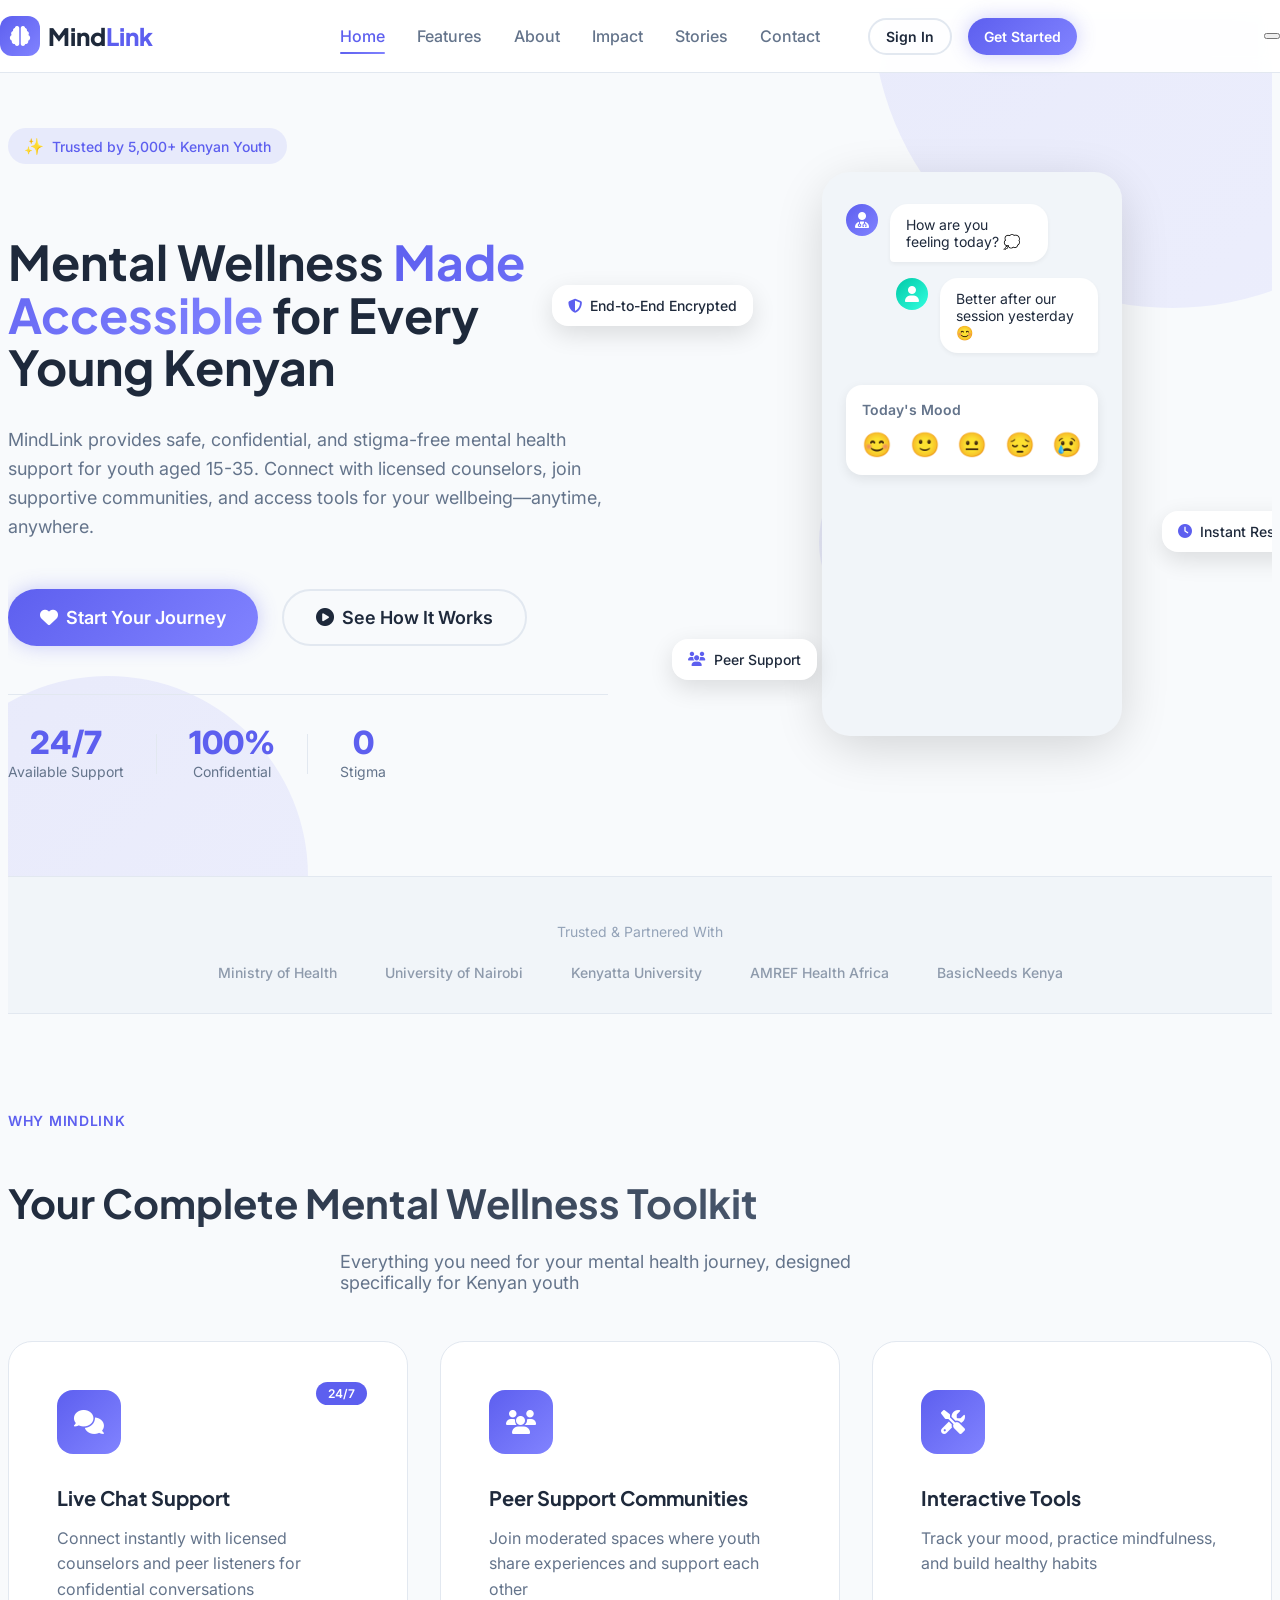
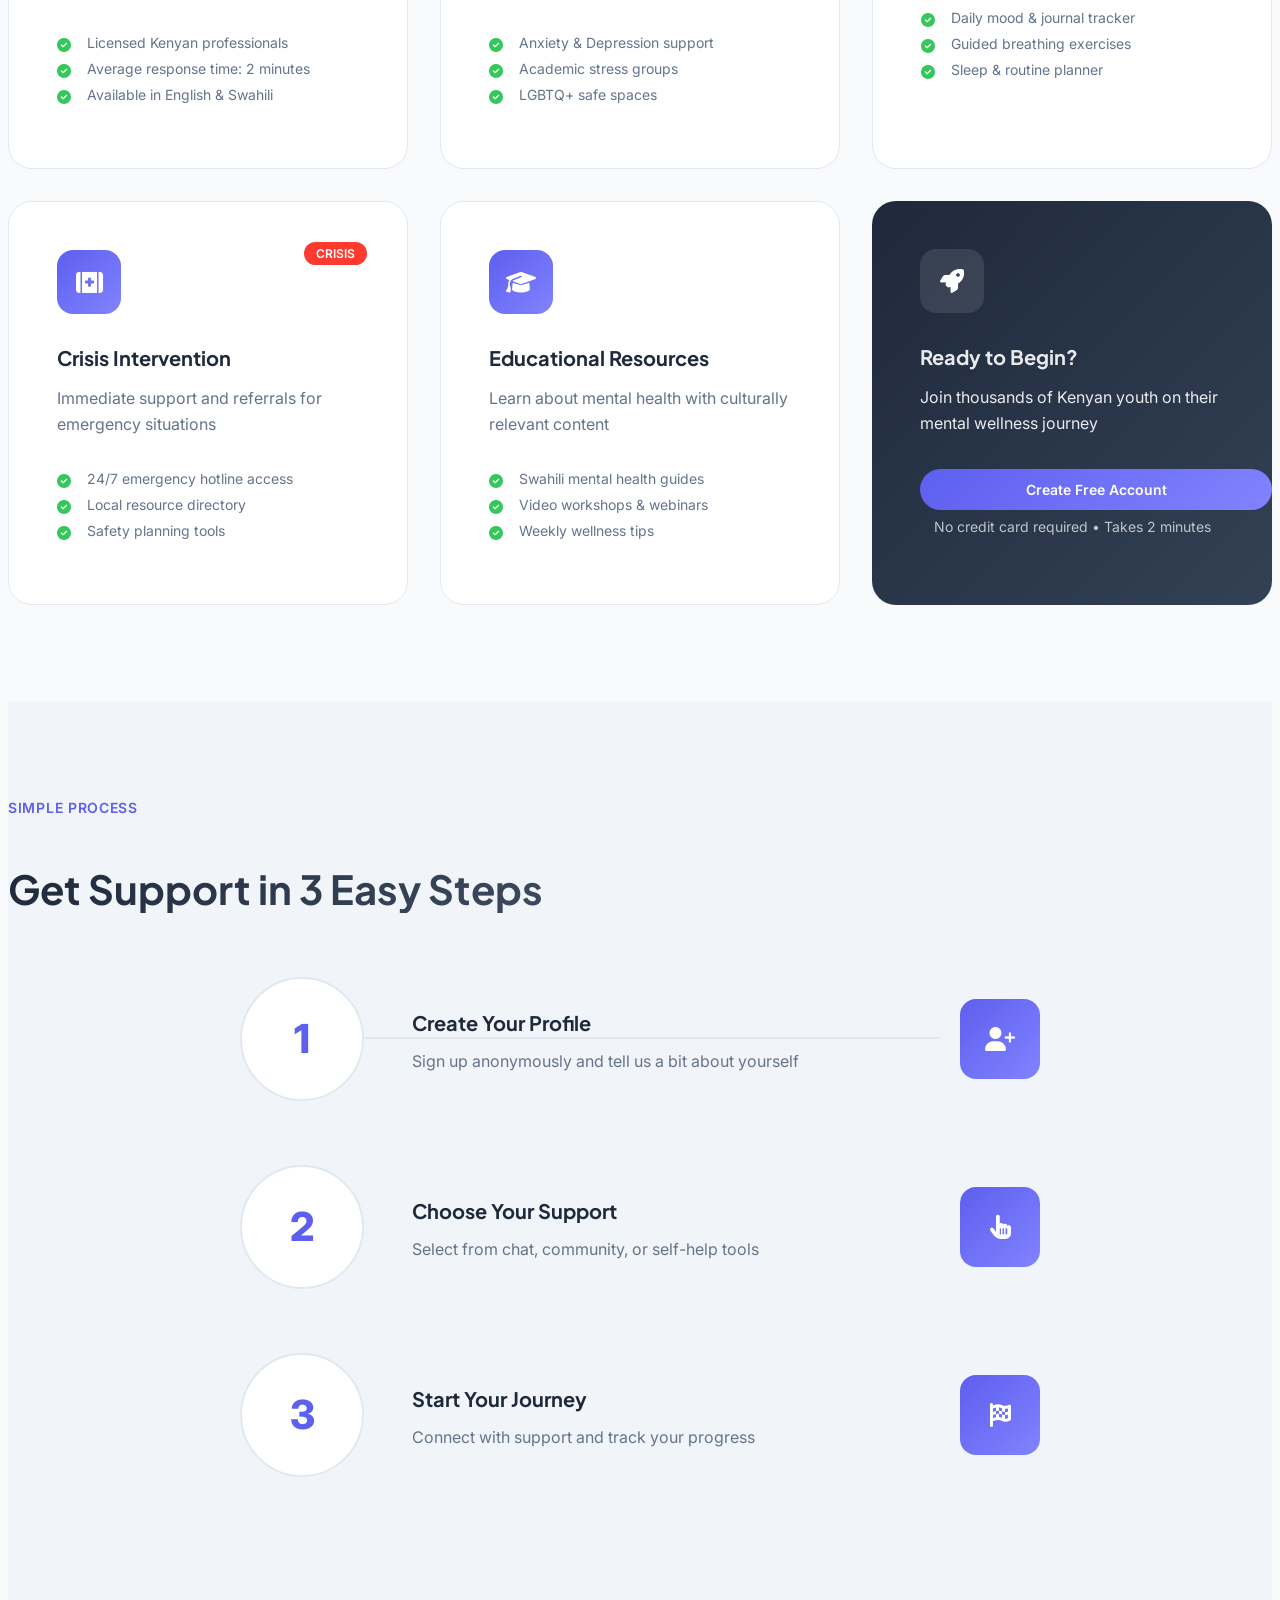
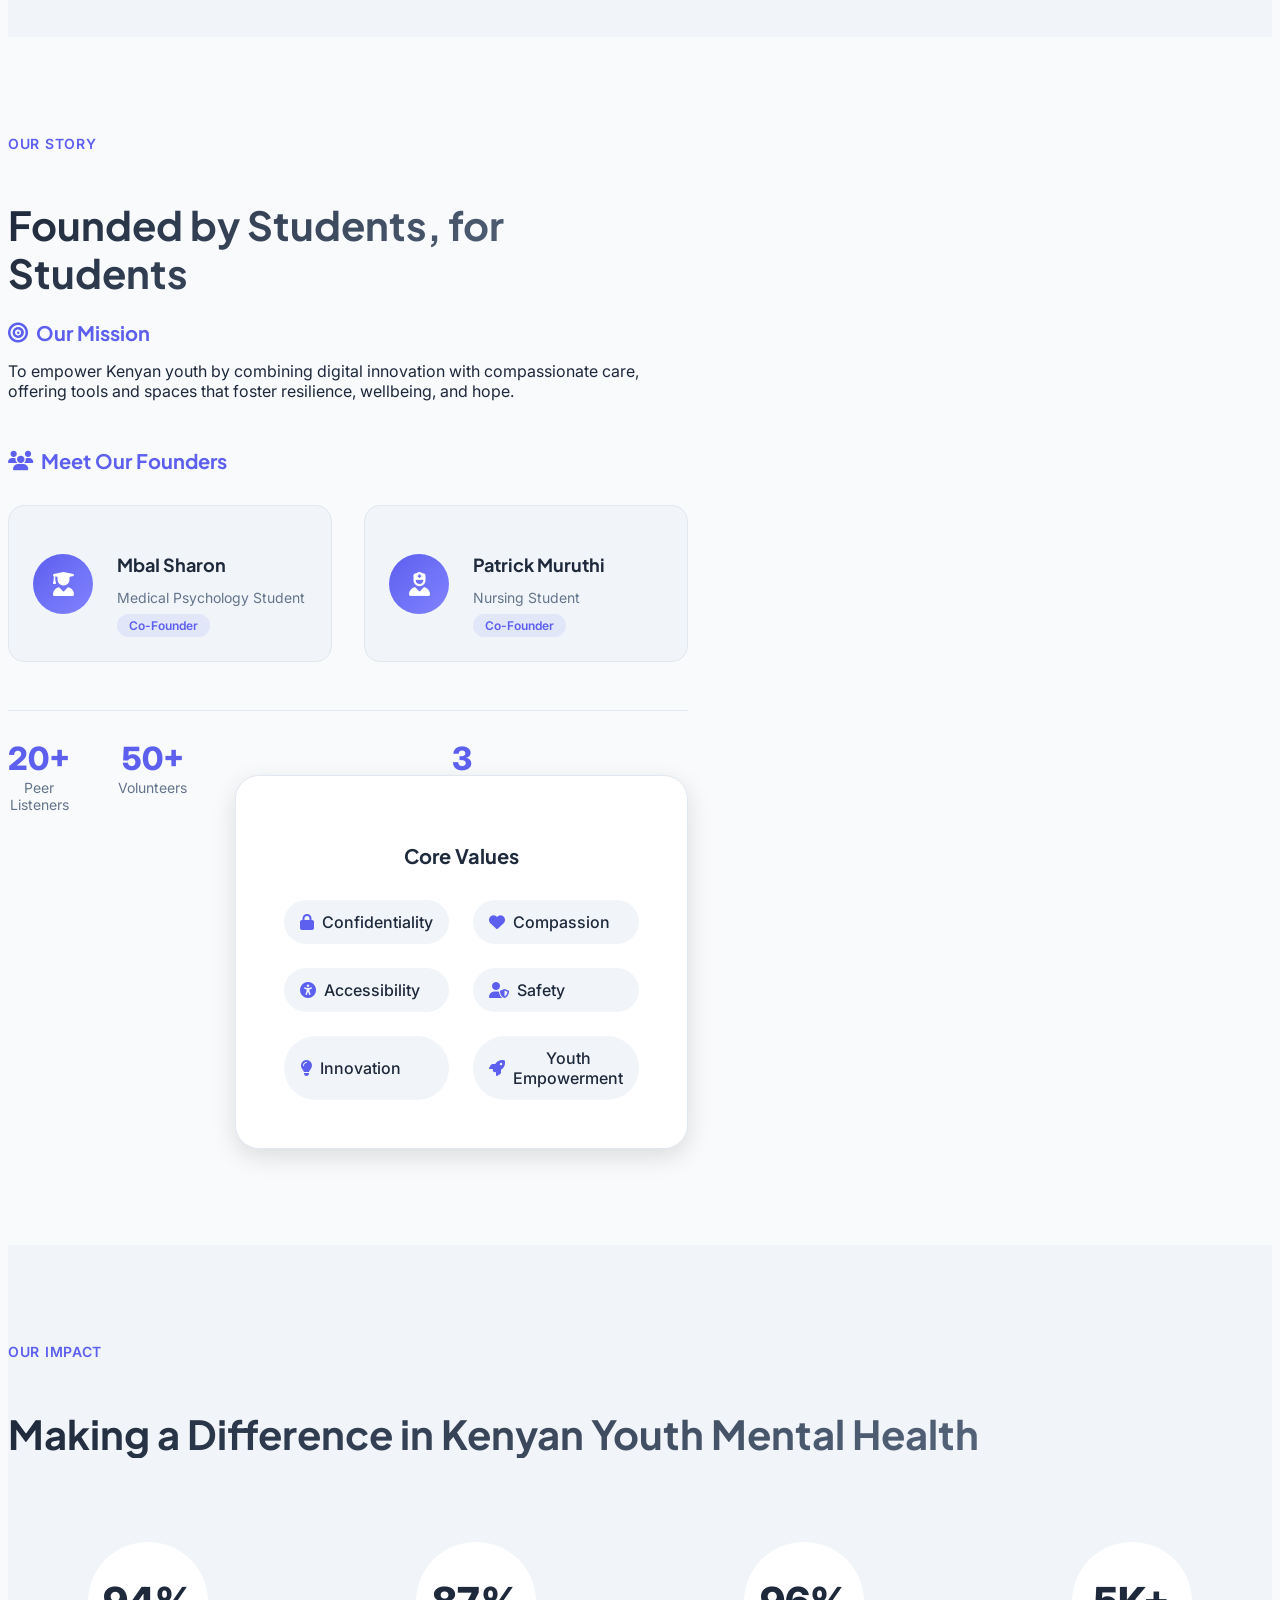
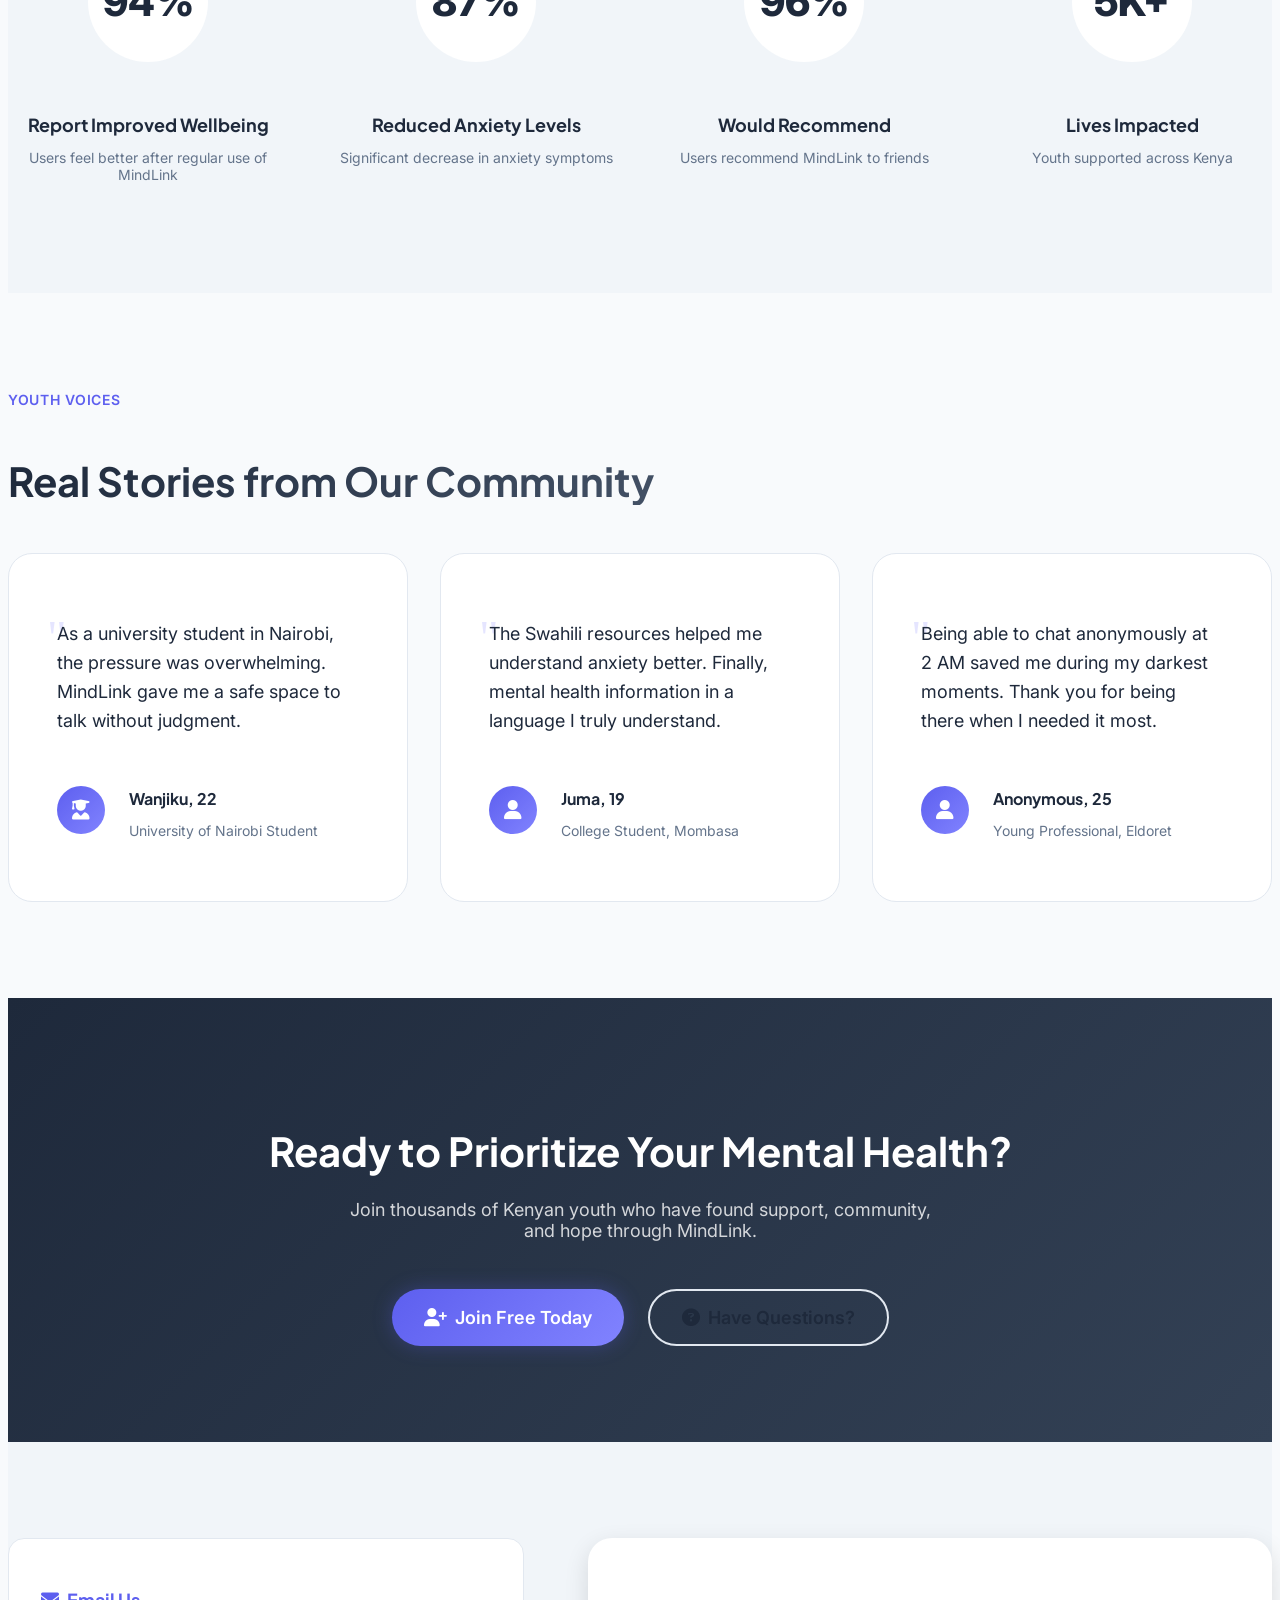
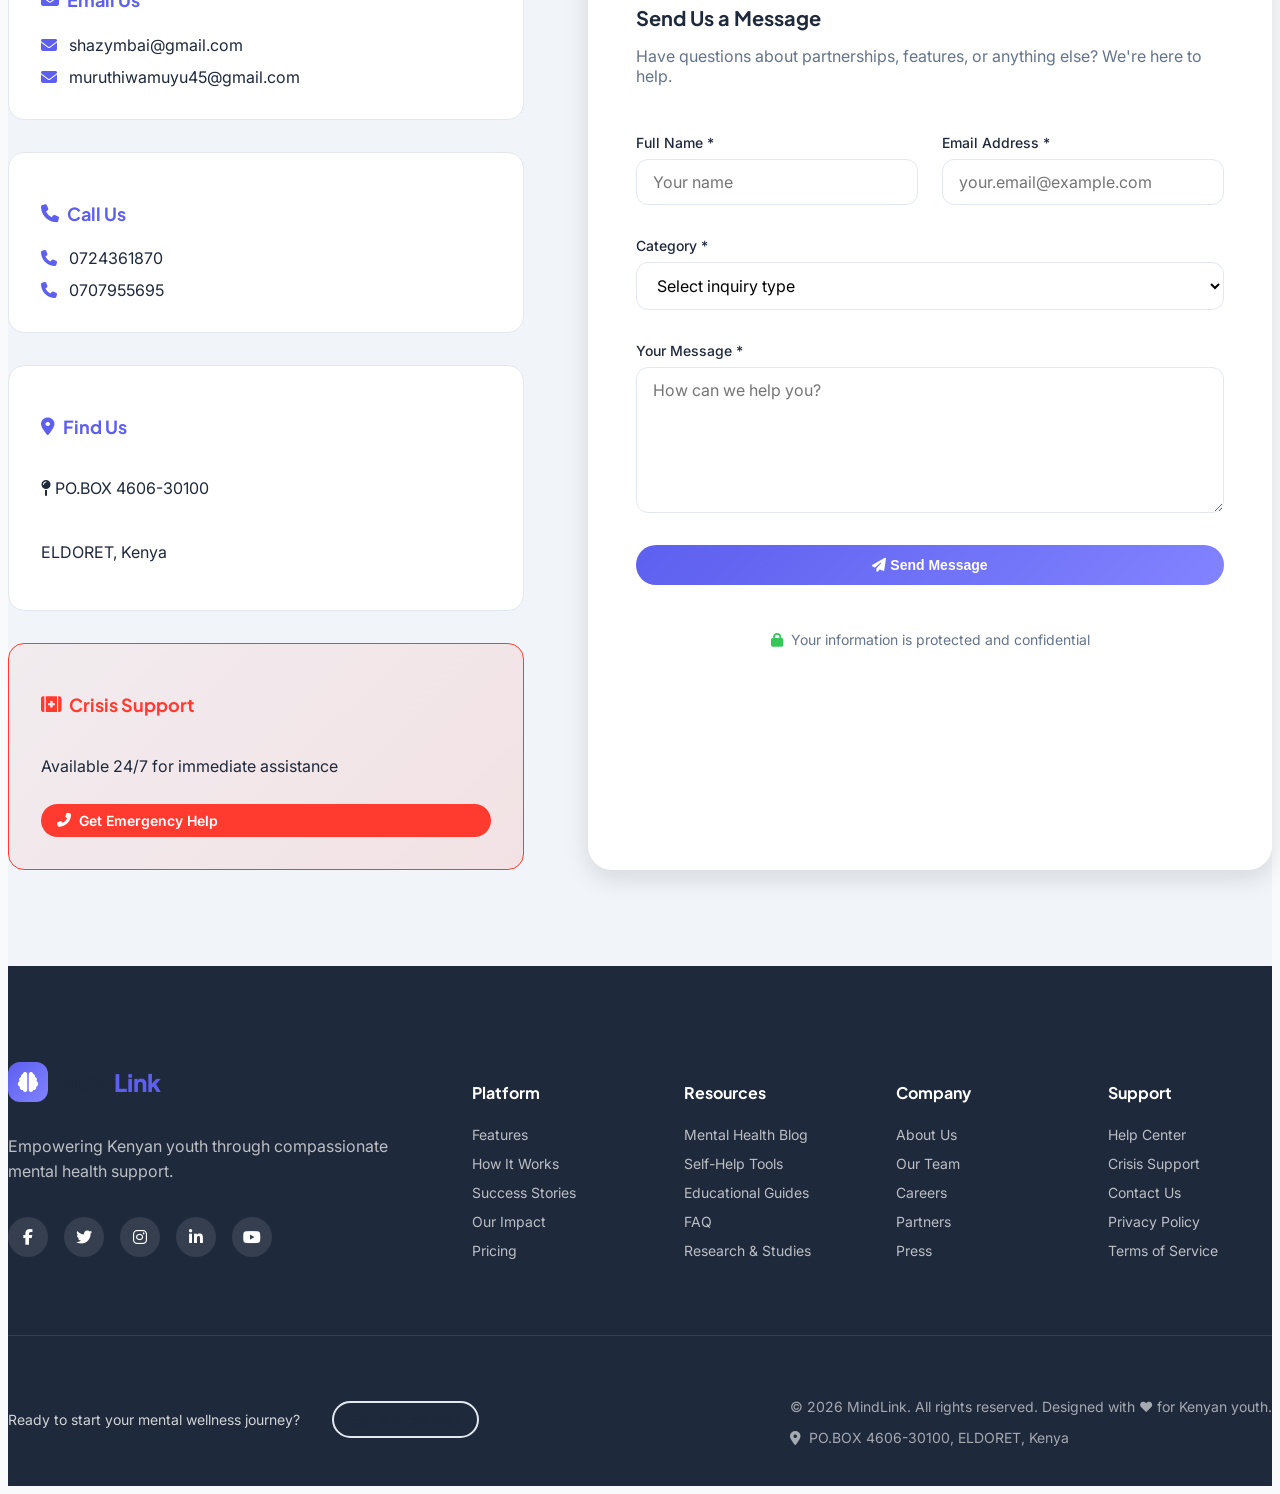
==== commit 3c03864a: "well" ====
--- a/index.html
+++ b/index.html
@@ -740,7 +740,7 @@
                 </div>
                 
                 <div class="footer-copyright">
-                    <p>&copy; 2023 MindLink. All rights reserved. Designed with ❤️ for Kenyan youth.</p>
+                    <p>&copy; 2026 MindLink. All rights reserved. Designed with ❤️ for Kenyan youth.</p>
                     <p class="footer-location">
                         <i class="fas fa-map-marker-alt"></i> PO.BOX 4606-30100, ELDORET, Kenya
                     </p>
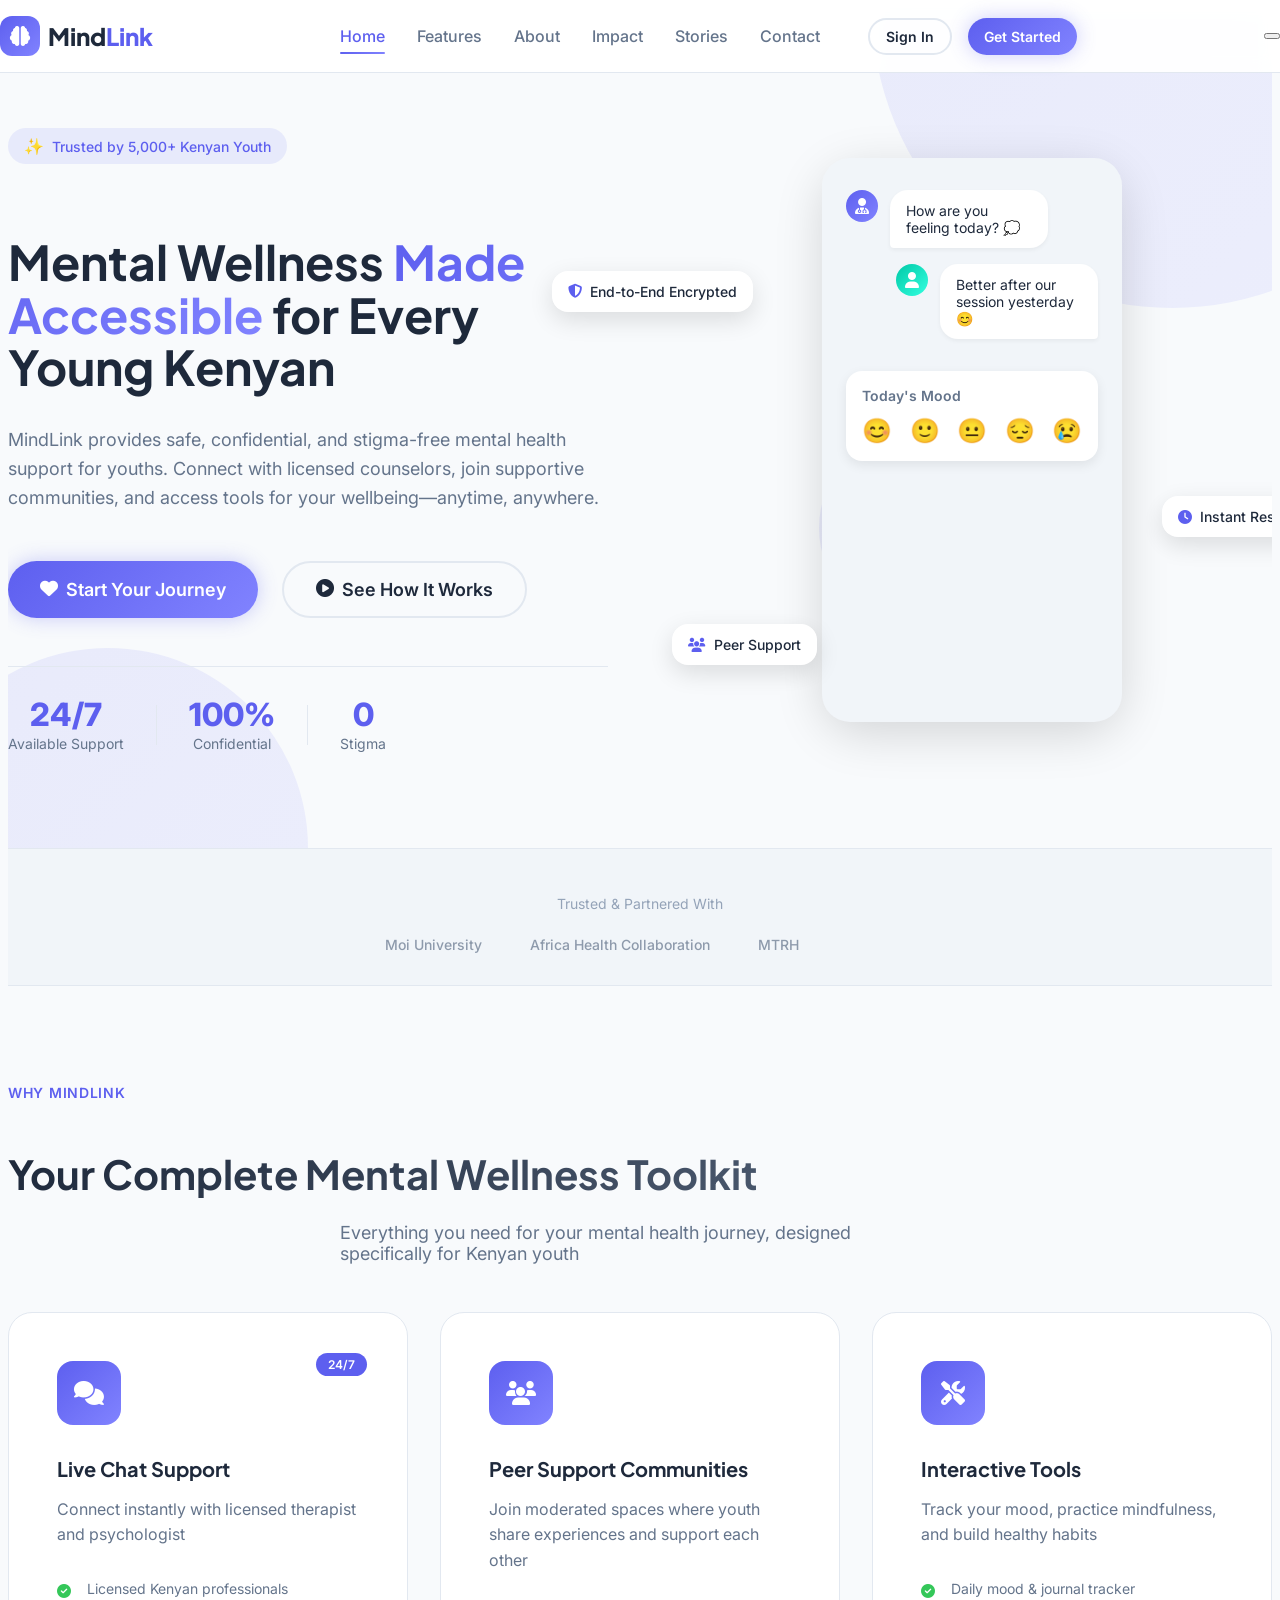
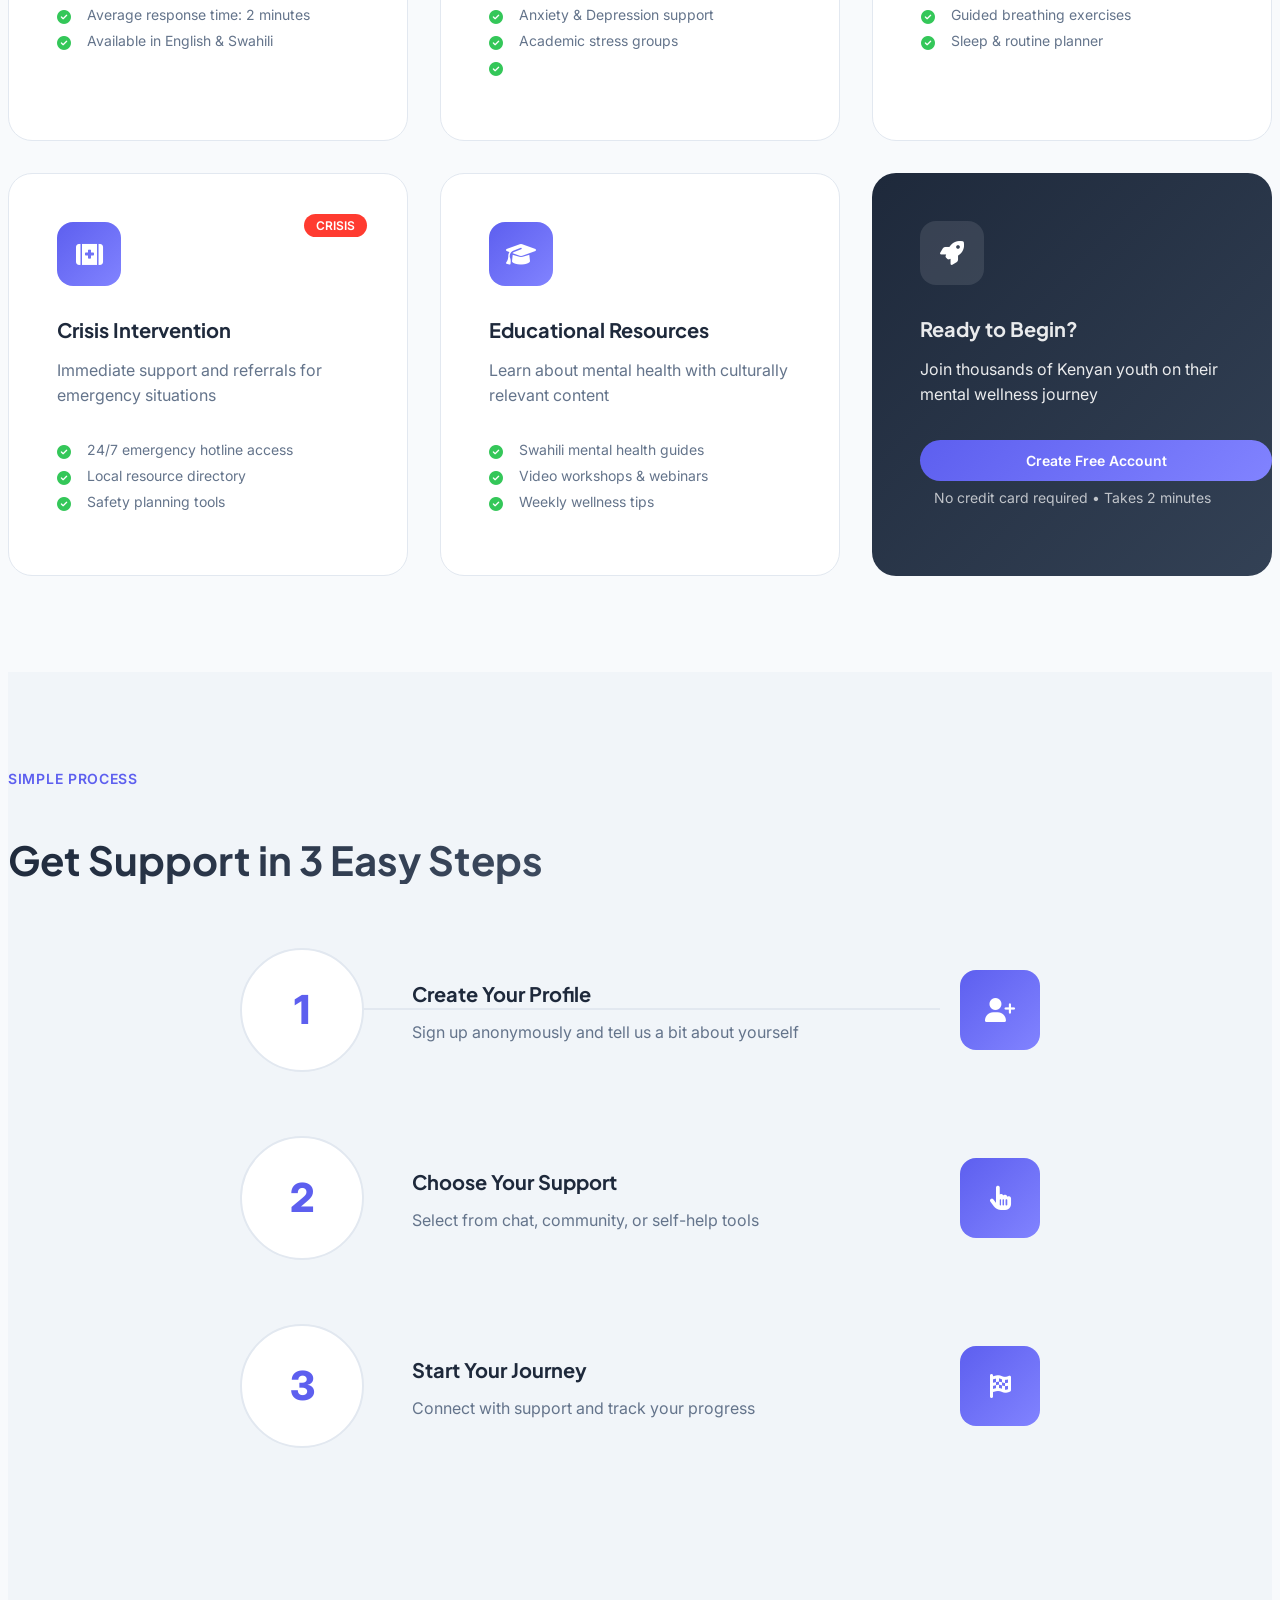
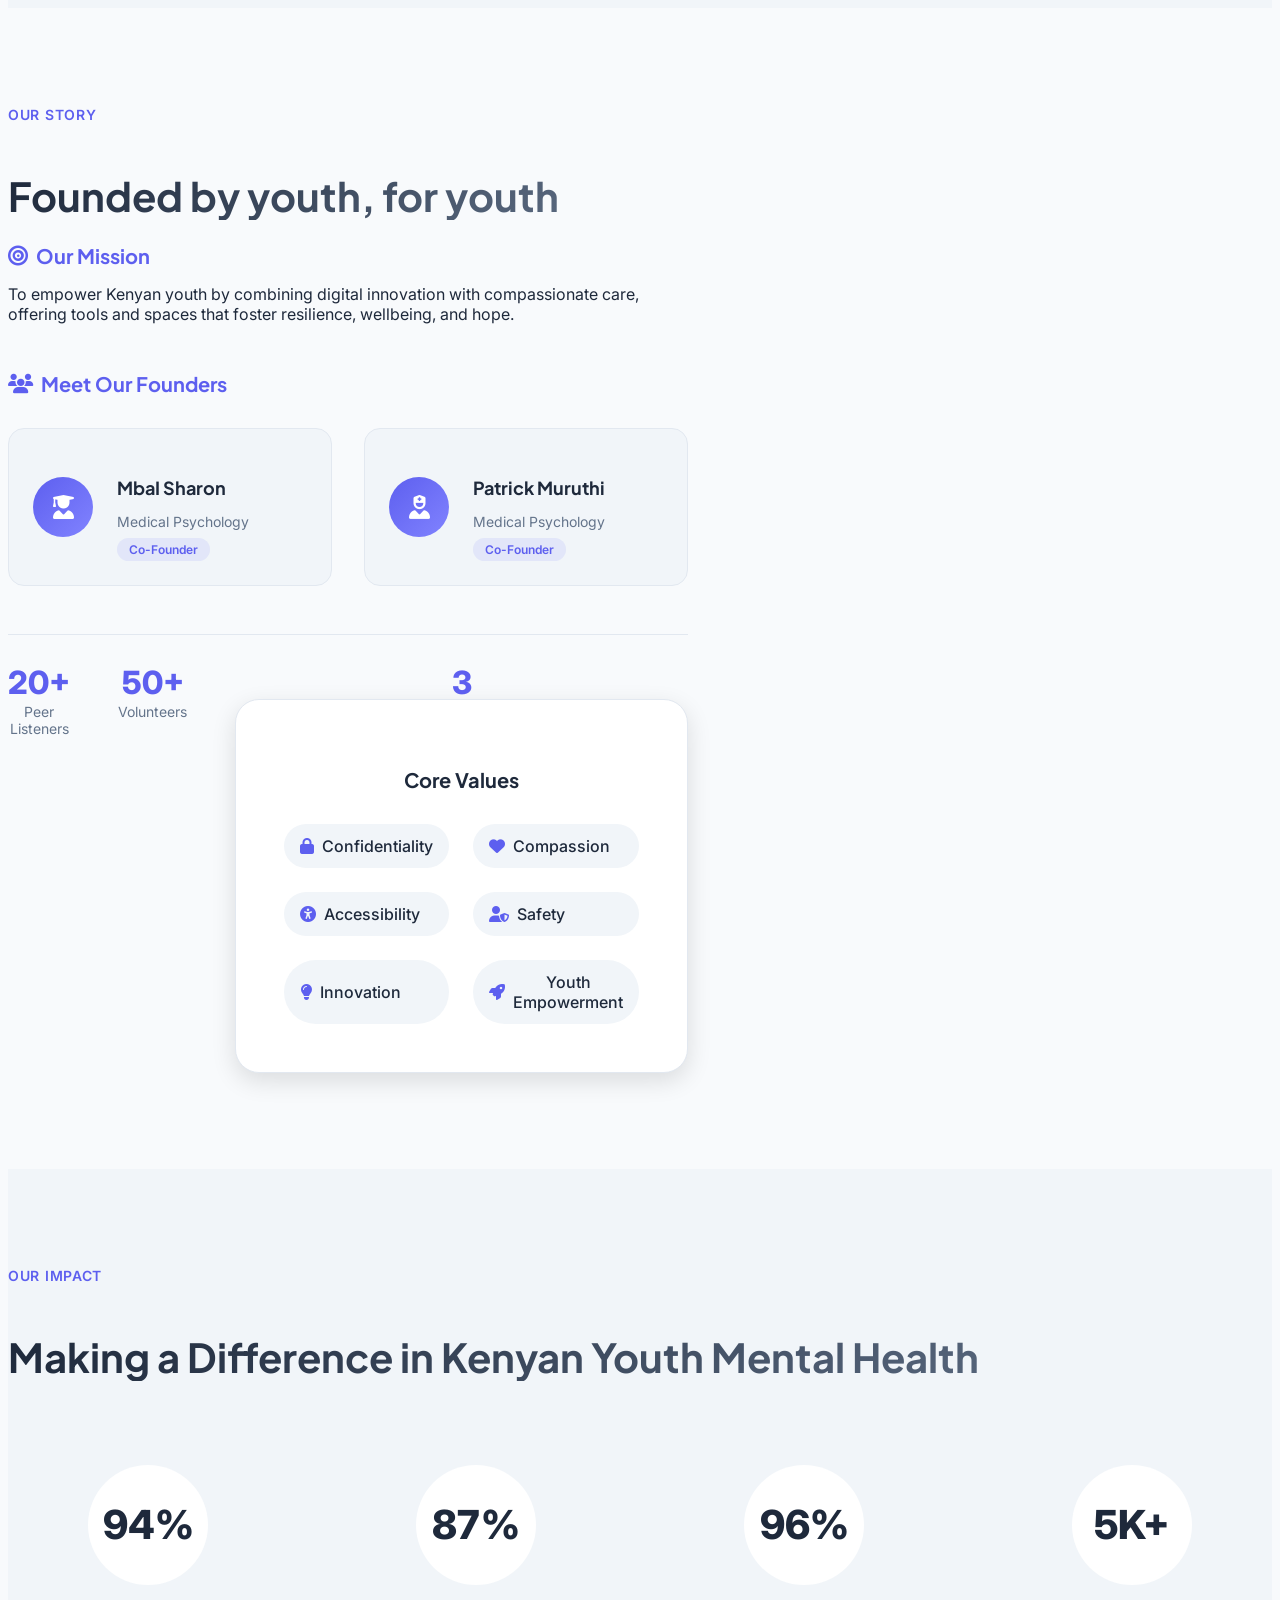
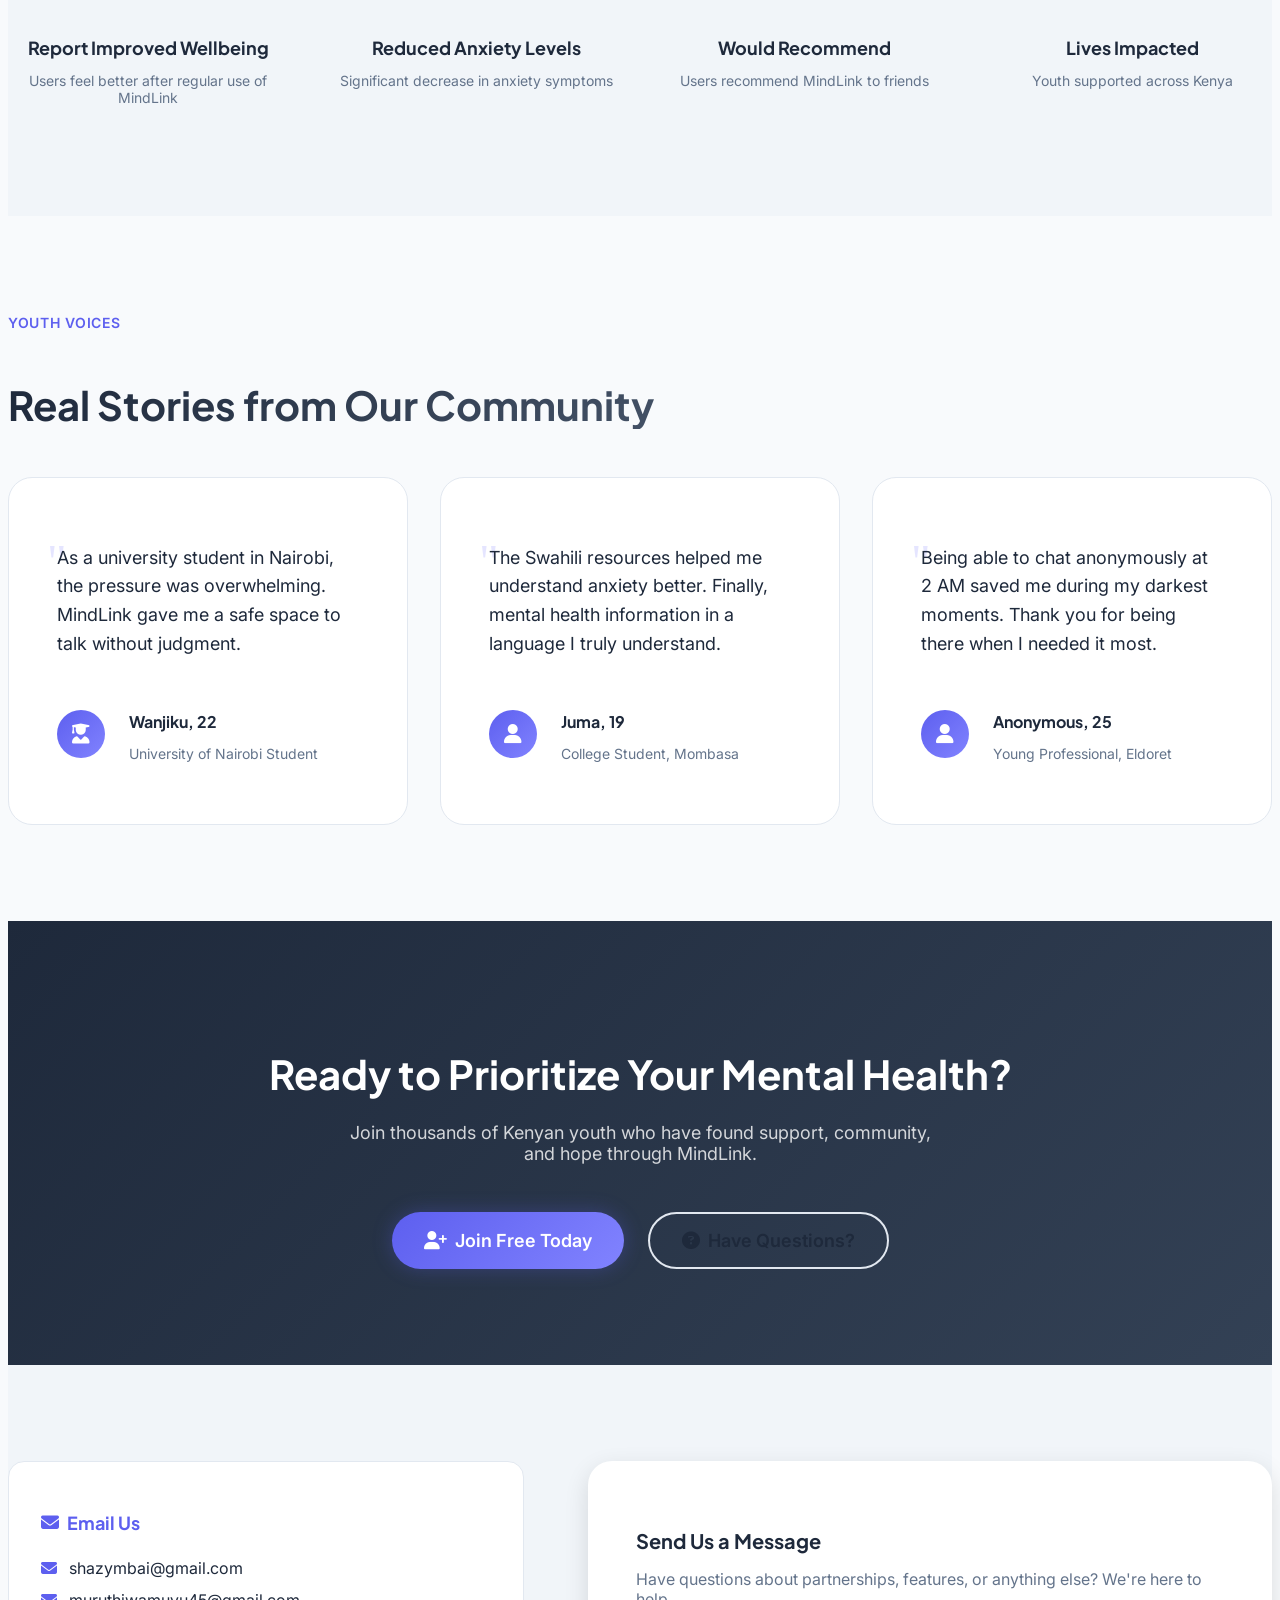
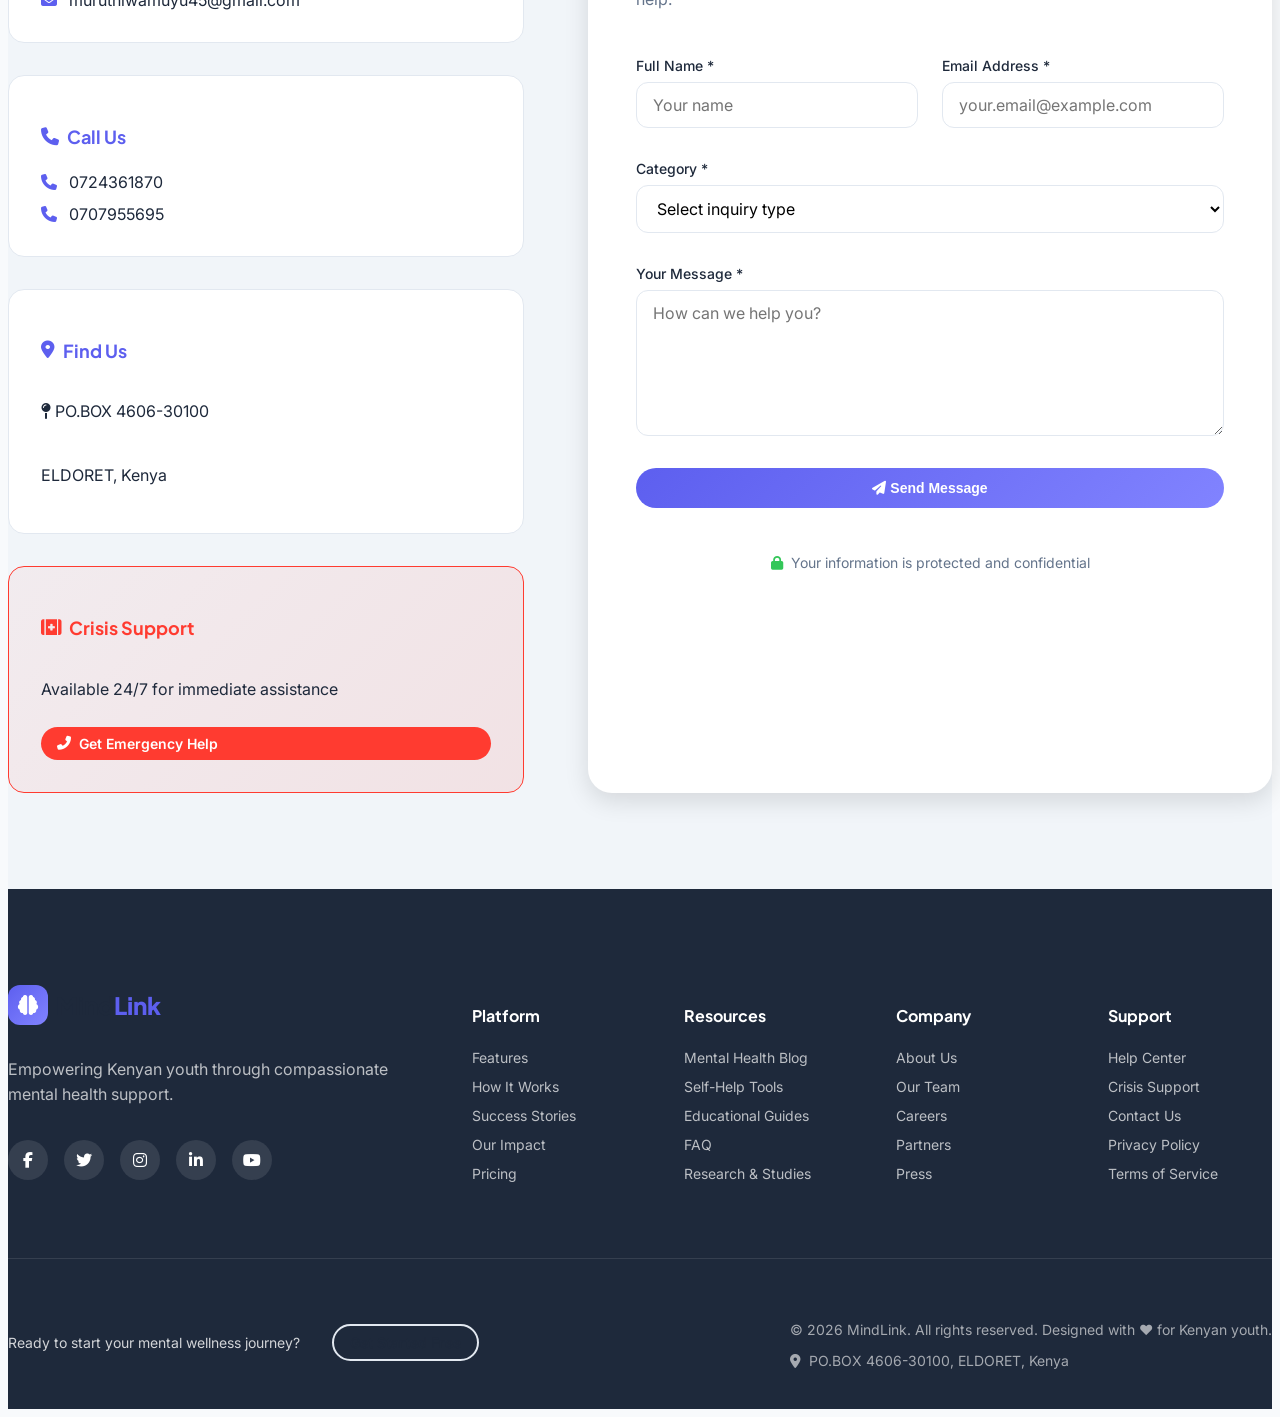
==== commit 30cc6be4: "lead" ====
--- a/index.html
+++ b/index.html
@@ -70,7 +70,7 @@
                 
                 <p class="hero-description">
                     MindLink provides safe, confidential, and stigma-free mental health support 
-                    for youth aged 15-35. Connect with licensed counselors, join supportive communities, 
+                    for youths. Connect with licensed counselors, join supportive communities, 
                     and access tools for your wellbeing—anytime, anywhere.
                 </p>
                 
@@ -157,11 +157,11 @@
         <div class="container">
             <p class="trust-label">Trusted & Partnered With</p>
             <div class="trust-logos">
-                <div class="trust-logo">Ministry of Health</div>
-                <div class="trust-logo">University of Nairobi</div>
-                <div class="trust-logo">Kenyatta University</div>
-                <div class="trust-logo">AMREF Health Africa</div>
-                <div class="trust-logo">BasicNeeds Kenya</div>
+                <div class="trust-logo">Moi University</div>
+                <div class="trust-logo">Africa Health Collaboration</div>
+                <div class="trust-logo">MTRH</div>
+                <div class="trust-logo"></div>
+                <div class="trust-logo"></div>
             </div>
         </div>
     </section>
@@ -187,7 +187,7 @@
                     </div>
                     <h3 class="feature-title">Live Chat Support</h3>
                     <p class="feature-description">
-                        Connect instantly with licensed counselors and peer listeners for confidential conversations
+                        Connect instantly with licensed therapist and psychologist
                     </p>
                     <ul class="feature-list">
                         <li><i class="fas fa-check-circle"></i> Licensed Kenyan professionals</li>
@@ -209,7 +209,7 @@
                     <ul class="feature-list">
                         <li><i class="fas fa-check-circle"></i> Anxiety & Depression support</li>
                         <li><i class="fas fa-check-circle"></i> Academic stress groups</li>
-                        <li><i class="fas fa-check-circle"></i> LGBTQ+ safe spaces</li>
+                        <li><i class="fas fa-check-circle"></i> </li>
                     </ul>
                 </div>
                 
@@ -339,7 +339,7 @@
             <div class="about-content">
                 <div class="about-text">
                     <span class="section-label">Our Story</span>
-                    <h2 class="section-title">Founded by Students, for Students</h2>
+                    <h2 class="section-title">Founded by youth, for youth</h2>
                     
                     <div class="about-mission">
                         <h3><i class="fas fa-bullseye"></i> Our Mission</h3>
@@ -358,7 +358,7 @@
                                 </div>
                                 <div class="founder-info">
                                     <h4>MbaI Sharon</h4>
-                                    <p>Medical Psychology Student</p>
+                                    <p>Medical Psychology</p>
                                     <span class="founder-badge">Co-Founder</span>
                                 </div>
                             </div>
@@ -368,7 +368,7 @@
                                 </div>
                                 <div class="founder-info">
                                     <h4>Patrick Muruthi</h4>
-                                    <p>Nursing Student</p>
+                                    <p>Medical Psychology</p>
                                     <span class="founder-badge">Co-Founder</span>
                                 </div>
                             </div>
